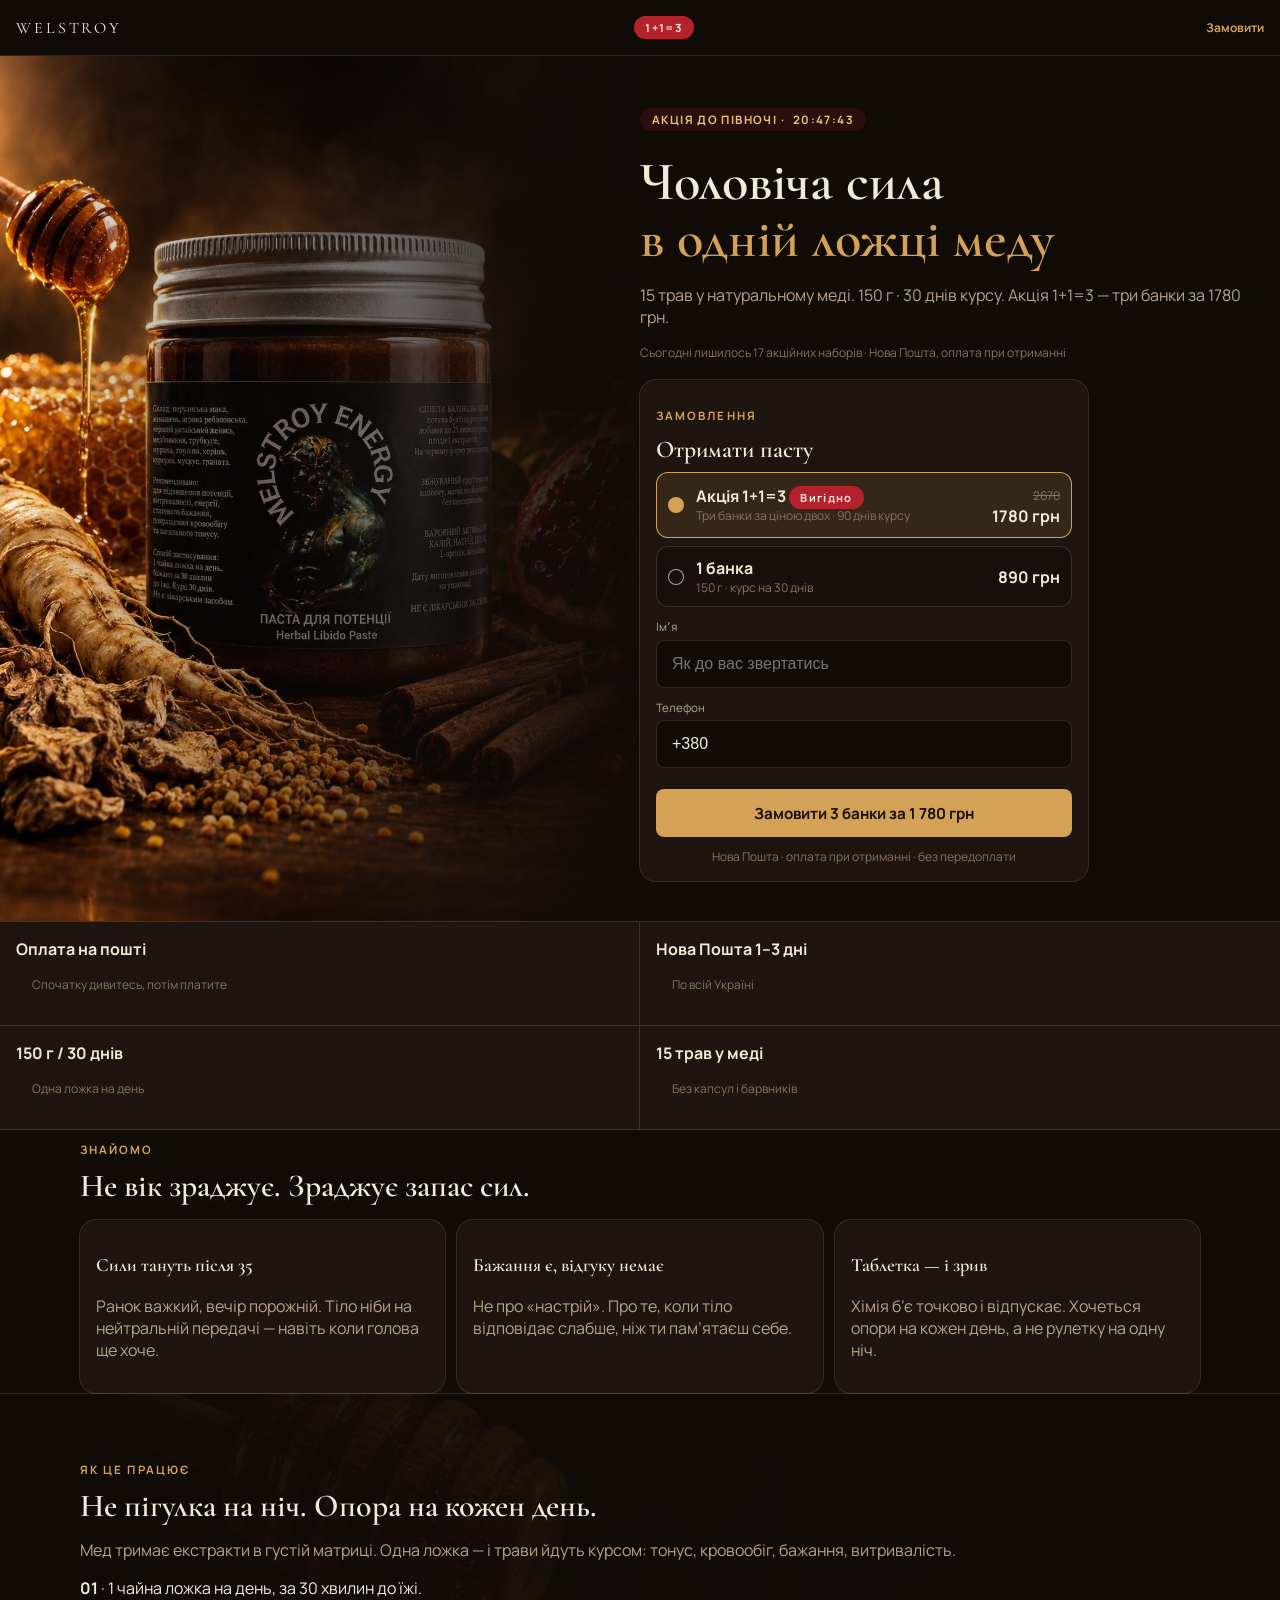
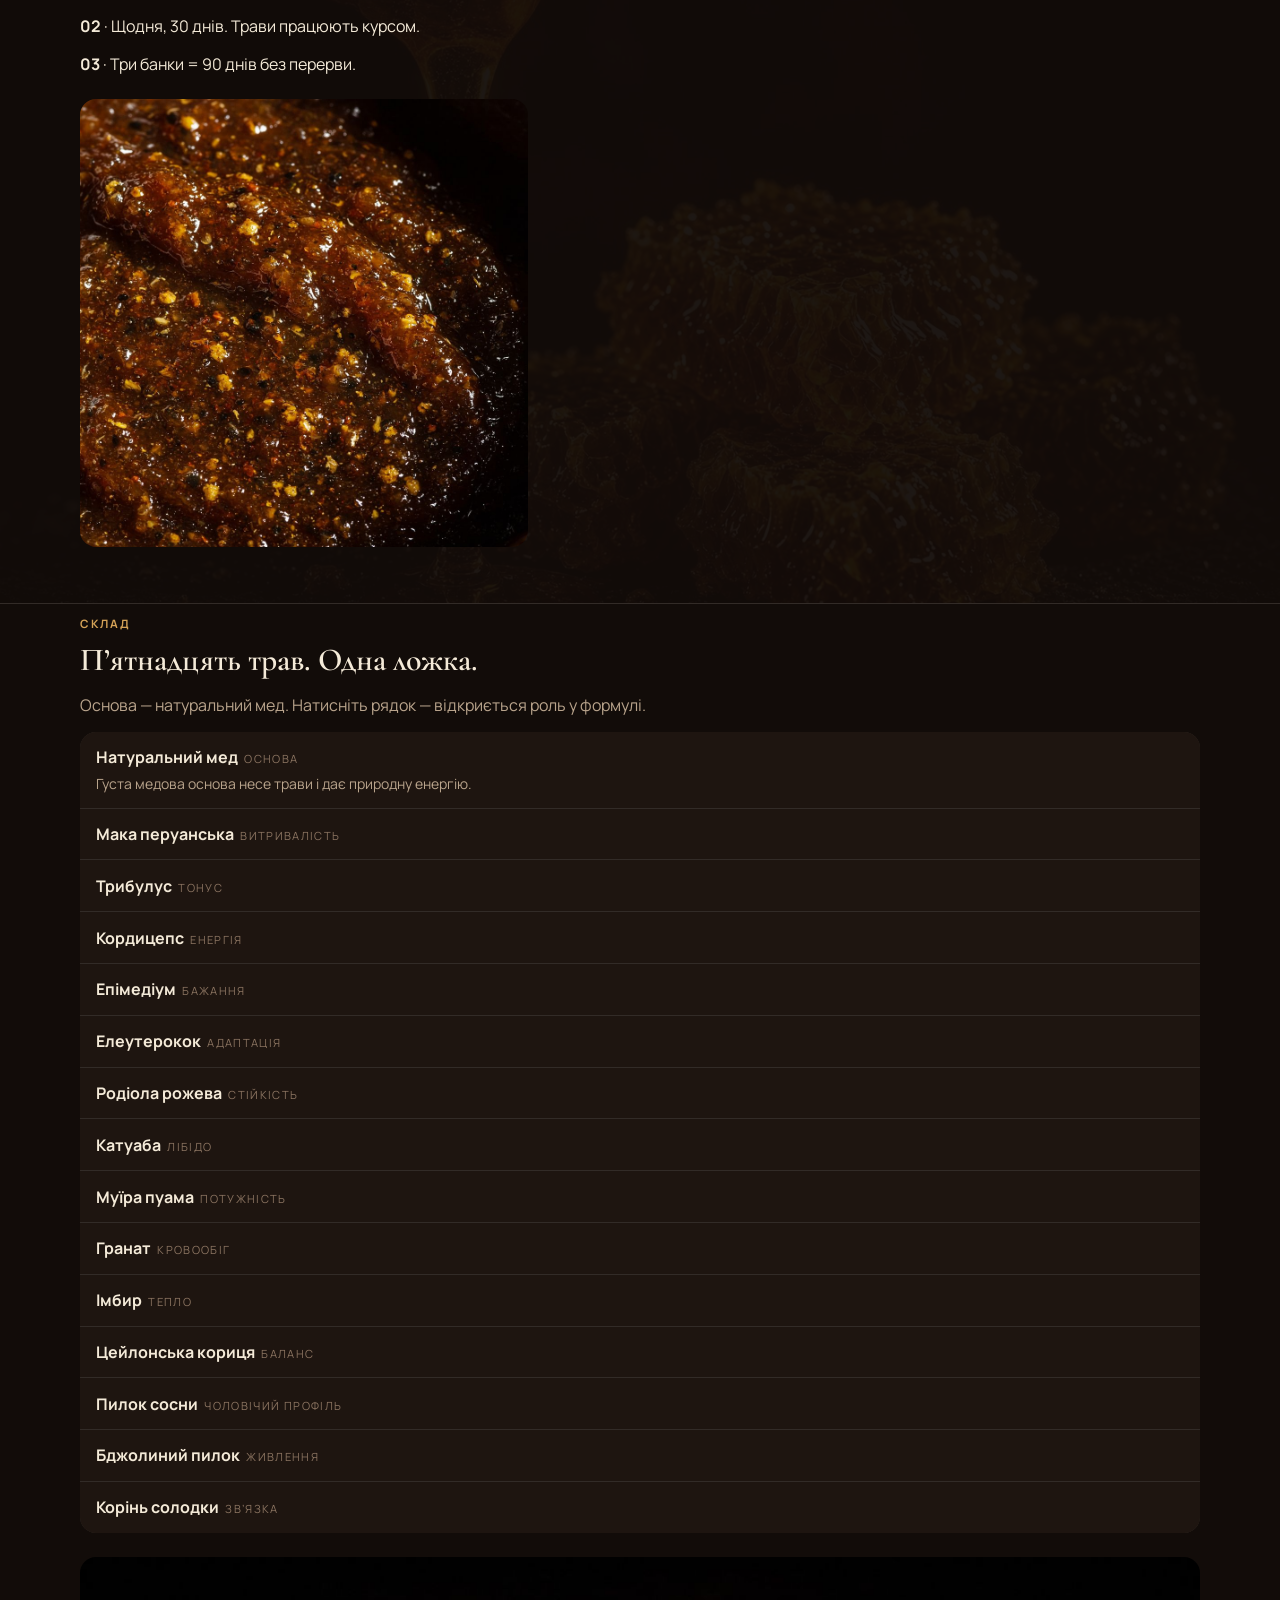
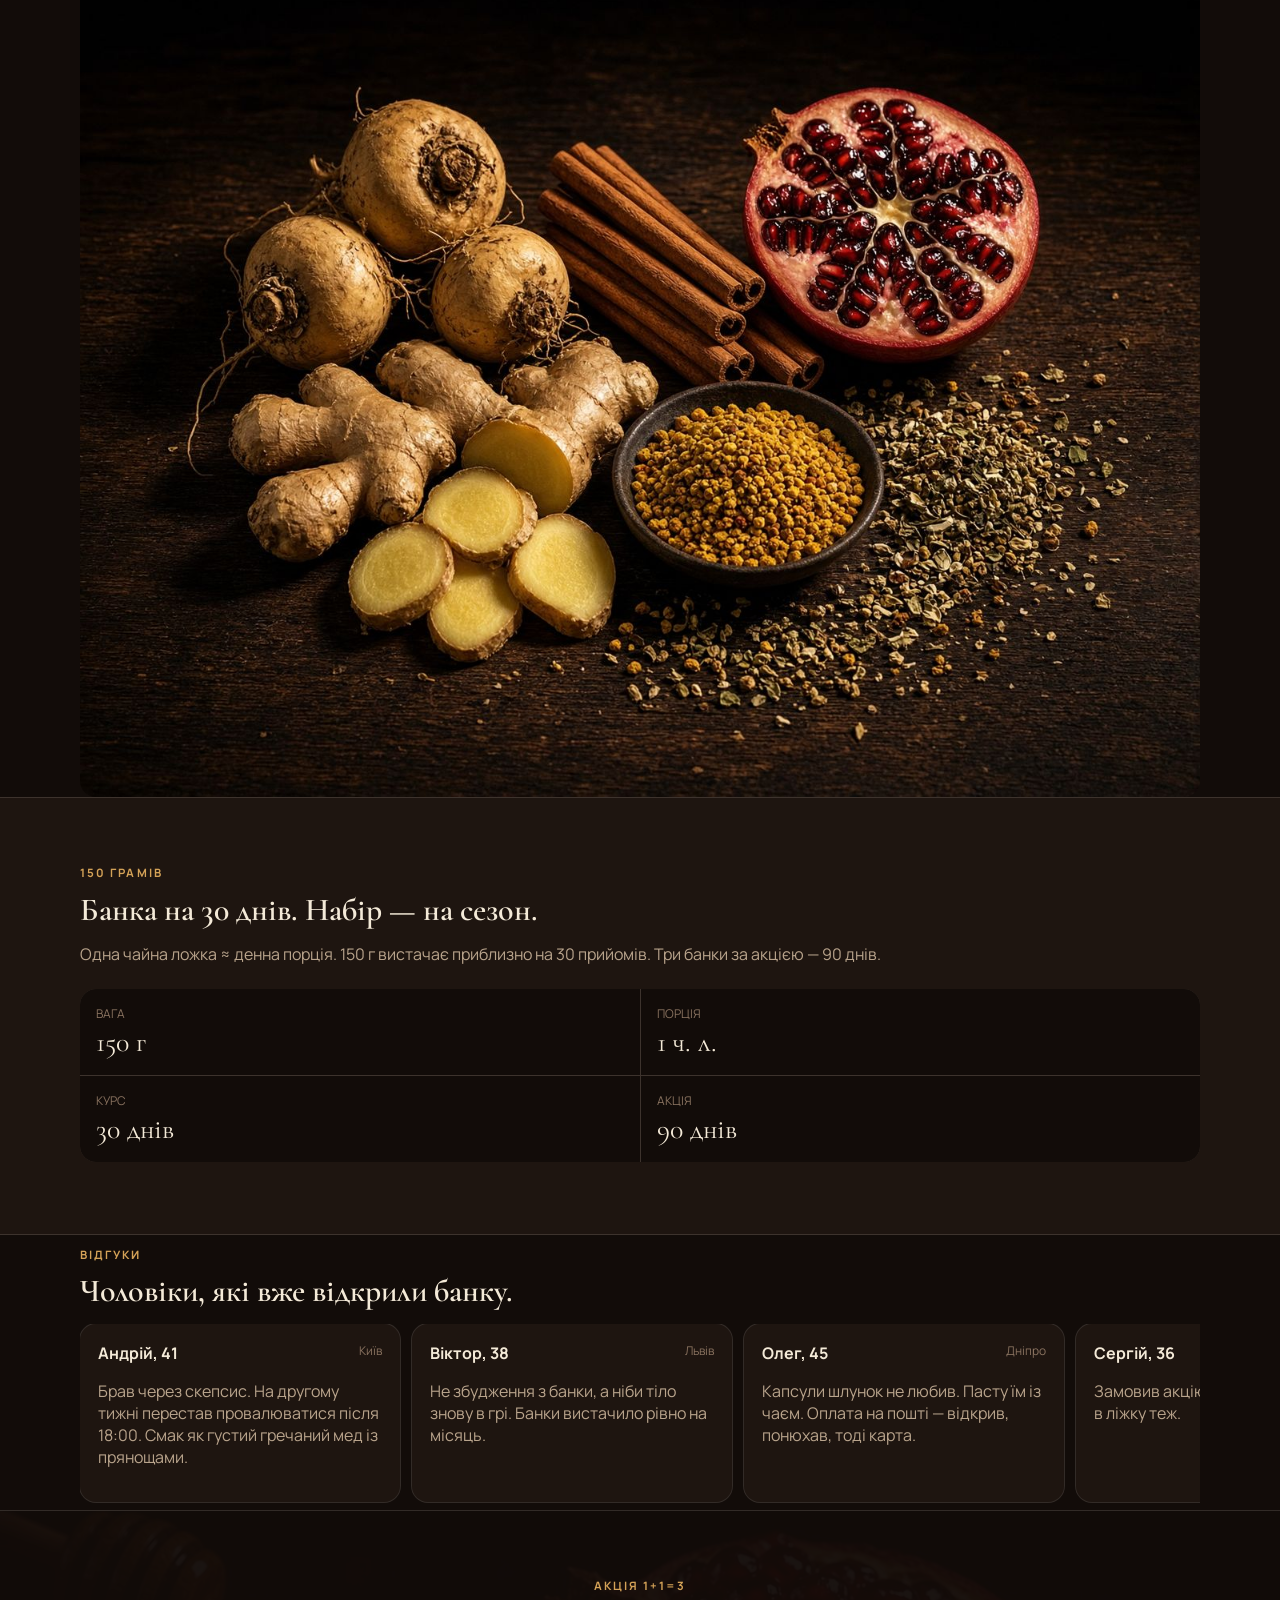
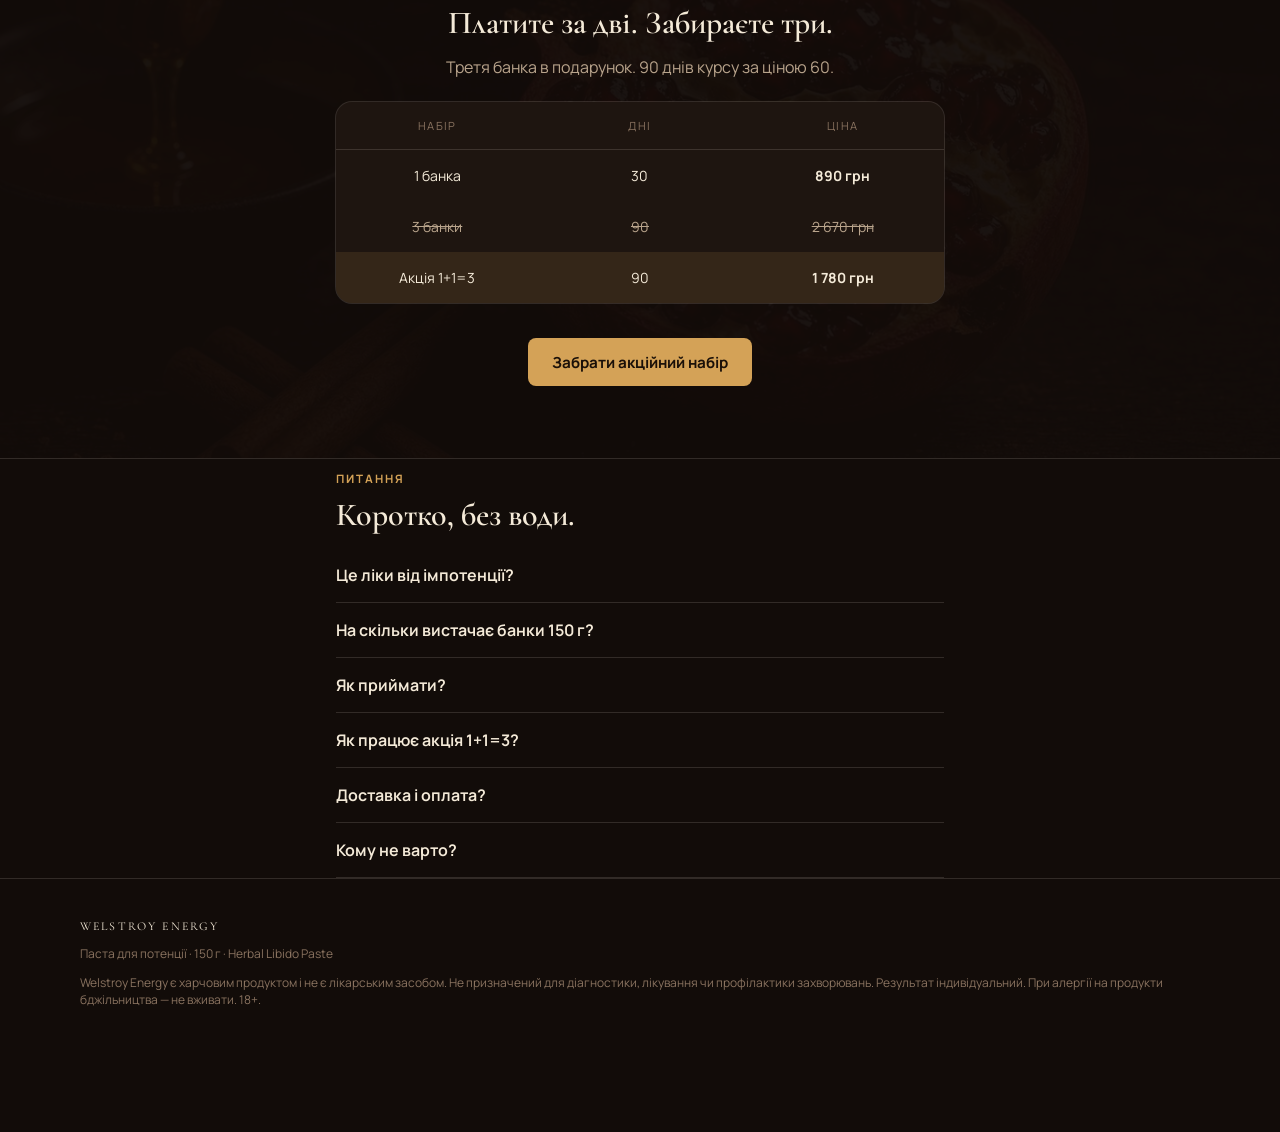
==== docs/index.html @ f497de54 "Add Meta Pixel hook and GitHub Pages landing. Pixel ID lives in src/lib/leads-config.ts (and docs/in" ====
<!DOCTYPE html>
<html lang="uk">
<head>
  <meta charset="utf-8" />
  <meta name="viewport" content="width=device-width, initial-scale=1" />
  <title>Welstroy Energy — паста для потенції</title>
  <meta name="description" content="Welstroy Energy — паста для потенції на натуральному меду. 15 трав, 150 г, курс 30 днів. Акція 1+1=3. Нова Пошта, оплата при отриманні." />
  <meta name="theme-color" content="#120c09" />
  <link rel="icon" href="favicon.svg" type="image/svg+xml" />
  <link rel="preconnect" href="https://fonts.googleapis.com" />
  <link rel="preconnect" href="https://fonts.gstatic.com" crossorigin />
  <link href="https://fonts.googleapis.com/css2?family=Cormorant+Garamond:ital,wght@0,500;0,600;0,700;1,500&family=Manrope:wght@400;500;600;700&display=swap" rel="stylesheet" />
  <style>
    :root {
      --bg: #120c09; --surface: #1e1510; --fg: #f4ead8; --muted: #b9a48c;
      --subtle: #8a7360; --primary: #d4a257; --primary-fg: #1a1008;
      --honey: #e8c47a; --accent: #b4232c; --accent-fg: #f6ece0;
      --border: rgba(244,234,216,.14); --display: "Cormorant Garamond", "Times New Roman", serif;
      --sans: Manrope, system-ui, sans-serif;
    }
    * { box-sizing: border-box; }
    html, body { margin: 0; background: var(--bg); color: var(--fg); font-family: var(--sans); }
    img { max-width: 100%; display: block; }
    button { font: inherit; cursor: pointer; }
    h1, h2, h3 { font-family: var(--display); text-wrap: balance; font-weight: 600; }
    a { color: var(--primary); }
    .wrap { max-width: 72rem; margin: 0 auto; padding: 0 1rem; }
    .kicker { font-size: .72rem; font-weight: 700; letter-spacing: .18em; text-transform: uppercase; color: var(--primary); }
    .muted { color: var(--muted); }
    .subtle { color: var(--subtle); font-size: .75rem; }
    header {
      position: sticky; top: 0; z-index: 30; display: flex; align-items: center; justify-content: space-between;
      height: 3.5rem; padding: 0 1rem; background: rgba(18,12,9,.88); backdrop-filter: blur(10px);
      border-bottom: 1px solid var(--border);
    }
    header .brand { font-family: var(--display); letter-spacing: .18em; text-transform: uppercase; }
    .badge { background: var(--accent); color: var(--accent-fg); border-radius: 999px; padding: .25rem .7rem; font-size: .7rem; font-weight: 700; letter-spacing: .12em; }
    .hero-img { height: 16rem; position: relative; overflow: hidden; }
    .hero-img img { width: 100%; height: 100%; object-fit: cover; object-position: 50% 38%; }
    .hero-img:after { content: ""; position: absolute; inset: 0; background: linear-gradient(to top, var(--bg), transparent 55%); }
    .hero-copy { position: relative; margin-top: -3.5rem; padding: 0 1rem 6rem; }
    h1 { font-size: 2.25rem; line-height: 1.05; margin: .75rem 0 .5rem; }
    h1 span { display: block; color: var(--primary); }
    .chip { display: inline-flex; gap: .5rem; align-items: center; background: rgba(180,35,44,.15); color: var(--honey); border-radius: 999px; padding: .25rem .75rem; font-size: .72rem; font-weight: 700; letter-spacing: .12em; text-transform: uppercase; }
    .card { background: var(--surface); border-radius: 1rem; padding: 1rem; box-shadow: 0 0 0 1px var(--border); }
    .pack { display: flex; gap: .75rem; align-items: center; padding: .7rem .75rem; border-radius: .75rem; margin-top: .5rem; background: rgba(18,12,9,.5); box-shadow: inset 0 0 0 1px var(--border); cursor: pointer; }
    .pack.on { background: rgba(212,162,87,.12); box-shadow: inset 0 0 0 1px var(--primary); }
    .dot { width: 1rem; height: 1rem; border-radius: 50%; box-shadow: inset 0 0 0 1px var(--muted); flex-shrink: 0; }
    .pack.on .dot { background: var(--primary); box-shadow: none; }
    label { display: block; font-size: .72rem; color: var(--muted); margin: .75rem 0 .35rem; }
    input { width: 100%; height: 3rem; border: 0; border-radius: .5rem; background: var(--bg); color: var(--fg); padding: 0 1rem; font-size: 1rem; box-shadow: inset 0 0 0 1px var(--border); }
    .cta {
      width: 100%; min-height: 3rem; margin-top: 1rem; border: 0; border-radius: .5rem;
      background: var(--primary); color: var(--primary-fg); font-weight: 700; font-size: .95rem;
    }
    .grid2 { display: grid; grid-template-columns: 1fr 1fr; }
    .trust { border-block: 1px solid var(--border); background: var(--surface); }
    .trust div { padding: 1rem; }
    .trust div:nth-child(odd) { border-right: 1px solid var(--border); }
    .trust div:nth-child(n+3) { border-top: 1px solid var(--border); }
    section { padding: 3.5rem 1rem; }
    h2 { font-size: 2rem; line-height: 1.1; margin: .6rem 0 1rem; }
    .pains { display: grid; gap: .75rem; }
    .ing { display: grid; gap: 1px; background: var(--border); border-radius: 1rem; overflow: hidden; }
    .ing button { width: 100%; text-align: left; background: var(--surface); color: var(--fg); border: 0; padding: .9rem 1rem; }
    .ing p { margin: .4rem 0 0; font-size: .875rem; color: var(--muted); display: none; }
    .ing button.open p { display: block; }
    .role { font-size: .7rem; letter-spacing: .12em; text-transform: uppercase; color: var(--subtle); margin-left: .4rem; }
    .stats { display: grid; grid-template-columns: 1fr 1fr; gap: 1px; background: var(--border); border-radius: 1rem; overflow: hidden; margin-top: 1.5rem; }
    .stats div { background: var(--bg); padding: 1rem; }
    .stats dd { font-family: var(--display); font-size: 1.75rem; margin: .2rem 0 0; }
    .reviews { display: flex; gap: .75rem; overflow-x: auto; padding-bottom: .5rem; }
    .reviews article { min-width: 80vw; background: var(--surface); border-radius: 1rem; padding: 1.1rem; box-shadow: 0 0 0 1px var(--border); }
    .offer-row { display: grid; grid-template-columns: 1fr 1fr 1fr; text-align: center; font-size: .875rem; }
    .offer-row > * { padding: 1rem .5rem; }
    .offer-row.mute { color: var(--muted); text-decoration: line-through; }
    .offer-row.hot { background: rgba(212,162,87,.12); }
    details { border-bottom: 1px solid var(--border); }
    summary { padding: 1rem 0; font-weight: 650; cursor: pointer; list-style: none; }
    summary::-webkit-details-marker { display: none; }
    .sticky {
      position: fixed; left: 0; right: 0; bottom: 0; z-index: 40; display: flex; gap: .75rem; align-items: center;
      padding: .7rem 1rem calc(.7rem + env(safe-area-inset-bottom)); background: rgba(18,12,9,.92);
      border-top: 1px solid var(--border); backdrop-filter: blur(10px);
    }
    .sticky .cta { width: auto; min-width: 10rem; margin: 0; padding: 0 1.2rem; }
    footer { padding: 2.5rem 1rem 7rem; border-top: 1px solid var(--border); font-size: .75rem; color: var(--subtle); }
    .err { color: var(--accent); font-size: .75rem; margin-top: .3rem; }
    @media (min-width: 900px) {
      .hero { display: grid; grid-template-columns: 1fr 1fr; }
      .hero-img { height: auto; min-height: 36rem; }
      .hero-copy { margin-top: 0; padding: 2.5rem 1.5rem 2.5rem 0; }
      h1 { font-size: 3.4rem; }
      .pains { grid-template-columns: 1fr 1fr 1fr; }
      .reviews article { min-width: 20rem; }
      .sticky { display: none; }
      .hero-img:after { background: linear-gradient(to right, transparent, var(--bg)); }
    }
  </style>
</head>
<body>
  <header>
    <div class="brand">Welstroy</div>
    <div class="badge">1+1=3</div>
    <a href="#order" class="subtle" style="text-decoration:none;font-weight:700;color:var(--primary)">Замовити</a>
  </header>

  <div class="hero">
    <div class="hero-img"><img src="hero.jpg" alt="Банка Welstroy Energy — паста для потенції на меду" /></div>
    <div class="hero-copy">
      <p class="chip">Акція до півночі · <span id="cd">--:--:--</span></p>
      <h1>Чоловіча сила <span>в одній ложці меду</span></h1>
      <p class="muted">15 трав у натуральному меді. 150 г · 30 днів курсу. Акція 1+1=3 — три банки за 1780 грн.</p>
      <p class="subtle" id="left"></p>
      <form id="order" class="card" style="margin-top:1.2rem;max-width:28rem">
        <p class="kicker">Замовлення</p>
        <h3 style="margin:.3rem 0 0;font-size:1.5rem">Отримати пасту</h3>
        <div class="pack on" data-pack="promo">
          <span class="dot"></span>
          <div style="flex:1">
            <strong>Акція 1+1=3</strong> <span class="badge">Вигідно</span>
            <div class="subtle">Три банки за ціною двох · 90 днів курсу</div>
          </div>
          <div style="text-align:right"><span class="subtle" style="text-decoration:line-through">2670</span><div><strong>1780 грн</strong></div></div>
        </div>
        <div class="pack" data-pack="one">
          <span class="dot"></span>
          <div style="flex:1"><strong>1 банка</strong><div class="subtle">150 г · курс на 30 днів</div></div>
          <div><strong>890 грн</strong></div>
        </div>
        <label for="name">Імʼя</label>
        <input id="name" name="name" autocomplete="name" placeholder="Як до вас звертатись" />
        <div class="err" id="nameErr"></div>
        <label for="phone">Телефон</label>
        <input id="phone" name="phone" type="tel" inputmode="tel" autocomplete="tel" value="+380 " />
        <div class="err" id="phoneErr"></div>
        <button class="cta" id="submit" type="submit">Замовити 3 банки за 1 780 грн</button>
        <p class="subtle" style="text-align:center;margin:.7rem 0 0">Нова Пошта · оплата при отриманні · без передоплати</p>
      </form>
    </div>
  </div>

  <div class="trust grid2">
    <div><strong>Оплата на пошті</strong><div class="subtle">Спочатку дивитесь, потім платите</div></div>
    <div><strong>Нова Пошта 1–3 дні</strong><div class="subtle">По всій Україні</div></div>
    <div><strong>150 г / 30 днів</strong><div class="subtle">Одна ложка на день</div></div>
    <div><strong>15 трав у меді</strong><div class="subtle">Без капсул і барвників</div></div>
  </div>

  <section class="wrap">
    <p class="kicker">Знайомо</p>
    <h2>Не вік зраджує. Зраджує запас сил.</h2>
    <div class="pains">
      <article class="card"><h3>Сили тануть після 35</h3><p class="muted">Ранок важкий, вечір порожній. Тіло ніби на нейтральній передачі — навіть коли голова ще хоче.</p></article>
      <article class="card"><h3>Бажання є, відгуку немає</h3><p class="muted">Не про «настрій». Про те, коли тіло відповідає слабше, ніж ти пам’ятаєш себе.</p></article>
      <article class="card"><h3>Таблетка — і зрив</h3><p class="muted">Хімія б’є точково і відпускає. Хочеться опори на кожен день, а не рулетку на одну ніч.</p></article>
    </div>
  </section>

  <section style="position:relative;overflow:hidden;border-block:1px solid var(--border)">
    <img src="honey.jpg" alt="" style="position:absolute;inset:0;width:100%;height:100%;object-fit:cover;opacity:.25" />
    <div style="position:absolute;inset:0;background:rgba(18,12,9,.8)"></div>
    <div class="wrap" style="position:relative">
      <p class="kicker">Як це працює</p>
      <h2>Не пігулка на ніч. Опора на кожен день.</h2>
      <p class="muted">Мед тримає екстракти в густій матриці. Одна ложка — і трави йдуть курсом: тонус, кровообіг, бажання, витривалість.</p>
      <p><strong>01</strong> · 1 чайна ложка на день, за 30 хвилин до їжі.</p>
      <p><strong>02</strong> · Щодня, 30 днів. Трави працюють курсом.</p>
      <p><strong>03</strong> · Три банки = 90 днів без перерви.</p>
      <img src="paste.jpg" alt="Густа медова паста" style="border-radius:1rem;margin-top:1.5rem;aspect-ratio:1;object-fit:cover;max-width:28rem" />
    </div>
  </section>

  <section class="wrap">
    <p class="kicker">Склад</p>
    <h2>П’ятнадцять трав. Одна ложка.</h2>
    <p class="muted">Основа — натуральний мед. Натисніть рядок — відкриється роль у формулі.</p>
    <div class="ing" id="ing"></div>
    <img src="ingredients.jpg" alt="Склад: мака, кориця, гранат" style="border-radius:1rem;margin-top:1.5rem" />
  </section>

  <section style="background:var(--surface);border-block:1px solid var(--border)">
    <div class="wrap">
      <p class="kicker">150 грамів</p>
      <h2>Банка на 30 днів. Набір — на сезон.</h2>
      <p class="muted">Одна чайна ложка ≈ денна порція. 150 г вистачає приблизно на 30 прийомів. Три банки за акцією — 90 днів.</p>
      <dl class="stats">
        <div><dt class="subtle">ВАГА</dt><dd>150 г</dd></div>
        <div><dt class="subtle">ПОРЦІЯ</dt><dd>1 ч. л.</dd></div>
        <div><dt class="subtle">КУРС</dt><dd>30 днів</dd></div>
        <div><dt class="subtle">АКЦІЯ</dt><dd>90 днів</dd></div>
      </dl>
    </div>
  </section>

  <section class="wrap">
    <p class="kicker">Відгуки</p>
    <h2>Чоловіки, які вже відкрили банку.</h2>
    <div class="reviews" id="reviews"></div>
  </section>

  <section style="position:relative;overflow:hidden;border-block:1px solid var(--border)">
    <img src="pomegranate.jpg" alt="" style="position:absolute;inset:0;width:100%;height:100%;object-fit:cover;opacity:.2" />
    <div style="position:absolute;inset:0;background:rgba(18,12,9,.82)"></div>
    <div class="wrap" style="position:relative;max-width:40rem">
      <p class="kicker" style="text-align:center">Акція 1+1=3</p>
      <h2 style="text-align:center">Платите за дві. Забираєте три.</h2>
      <p class="muted" style="text-align:center">Третя банка в подарунок. 90 днів курсу за ціною 60.</p>
      <div class="card" style="padding:0;overflow:hidden;margin-top:1.5rem">
        <div class="offer-row subtle" style="border-bottom:1px solid var(--border);letter-spacing:.12em;font-size:.7rem;text-transform:uppercase"><div>Набір</div><div>Дні</div><div>Ціна</div></div>
        <div class="offer-row"><div>1 банка</div><div>30</div><div><strong>890 грн</strong></div></div>
        <div class="offer-row mute"><div>3 банки</div><div>90</div><div>2 670 грн</div></div>
        <div class="offer-row hot"><div>Акція 1+1=3</div><div>90</div><div><strong>1 780 грн</strong></div></div>
      </div>
      <p style="text-align:center;margin-top:1.2rem"><a class="cta" href="#order" style="display:inline-flex;align-items:center;justify-content:center;width:auto;padding:0 1.5rem;text-decoration:none">Забрати акційний набір</a></p>
    </div>
  </section>

  <section class="wrap" style="max-width:40rem">
    <p class="kicker">Питання</p>
    <h2>Коротко, без води.</h2>
    <div id="faq"></div>
  </section>

  <footer>
    <div class="wrap">
      <div class="brand" style="font-family:var(--display);letter-spacing:.18em;text-transform:uppercase;color:var(--fg)">Welstroy Energy</div>
      <p>Паста для потенції · 150 г · Herbal Libido Paste</p>
      <p>Welstroy Energy є харчовим продуктом і не є лікарським засобом. Не призначений для діагностики, лікування чи профілактики захворювань. Результат індивідуальний. При алергії на продукти бджільництва — не вживати. 18+.</p>
    </div>
  </footer>

  <div class="sticky" id="sticky">
    <div style="flex:1"><div class="kicker">1+1=3</div><strong id="stickyPrice">1780 грн</strong></div>
    <a class="cta" href="#order">Замовити</a>
  </div>

  <script>
    /* Вставте ID пікселя з Facebook Events Manager — лише цифри */
    const META_PIXEL_ID = "";
    /* URL веб-додатку Google Apps Script, якщо таблицю вже підключили */
    const LEADS_WEBHOOK_URL = "";

    if (META_PIXEL_ID) {
      !function(f,b,e,v,n,t,s){if(f.fbq)return;n=f.fbq=function(){n.callMethod?n.callMethod.apply(n,arguments):n.queue.push(arguments)};if(!f._fbq)f._fbq=n;n.push=n;n.loaded=!0;n.version='2.0';n.queue=[];t=b.createElement(e);t.async=!0;t.src=v;s=b.getElementsByTagName(e)[0];s.parentNode.insertBefore(t,s)}(window,document,'script','https://connect.facebook.net/en_US/fbevents.js');
      fbq('init', META_PIXEL_ID);
      fbq('track', 'PageView');
    }

    const ings = [
      ["Натуральний мед","Основа","Густа медова основа несе трави і дає природну енергію."],
      ["Мака перуанська","Витривалість","Андський корінь для сили, витривалості і бажання."],
      ["Трибулус","Тонус","Класика чоловічого тонусу."],
      ["Кордицепс","Енергія","Гриб витривалості без кавового зриву."],
      ["Епімедіум","Бажання","Традиційна рослина чоловічого вогню."],
      ["Елеутерокок","Адаптація","Сибірський адаптаген при недосипі й стресі."],
      ["Родіола рожева","Стійкість","Золотий корінь проти виснаження."],
      ["Катуаба","Лібідо","Бразильська кора для чоловічого бажання."],
      ["Муїра пуама","Потужність","«Дерево потужності» Амазонії."],
      ["Гранат","Кровообіг","Підтримка мікроциркуляції."],
      ["Імбир","Тепло","Розігріває формулу і травлення."],
      ["Цейлонська кориця","Баланс","Справжня кориця, не каса."],
      ["Пилок сосни","Чоловічий профіль","Рослинний комплекс для тонусу."],
      ["Бджолиний пилок","Живлення","Амінокислоти і мікроелементи."],
      ["Корінь солодки","Зв’язка","Збирає формулу докупи."]
    ];
    document.getElementById("ing").innerHTML = ings.map((x,i)=>`<button type="button" class="${i===0?"open":""}"><strong>${x[0]}</strong><span class="role">${x[1]}</span><p>${x[2]}</p></button>`).join("");
    document.getElementById("ing").onclick = (e) => {
      const b = e.target.closest("button"); if (!b) return;
      document.querySelectorAll("#ing button").forEach(x=>x.classList.remove("open"));
      b.classList.add("open");
    };

    const revs = [
      ["Андрій, 41","Київ","Брав через скепсис. На другому тижні перестав провалюватися після 18:00. Смак як густий гречаний мед із прянощами."],
      ["Віктор, 38","Львів","Не збудження з банки, а ніби тіло знову в грі. Банки вистачило рівно на місяць."],
      ["Олег, 45","Дніпро","Капсули шлунок не любив. Пасту їм із чаєм. Оплата на пошті — відкрив, понюхав, тоді карта."],
      ["Сергій, 36","Одеса","Замовив акцію одразу. Ранок інший, і в ліжку теж."],
      ["Ігор, 52","Харків","Десь на 10–12-й день з’явилась та сама впевненість. Кориця і гранат чути."]
    ];
    document.getElementById("reviews").innerHTML = revs.map(r=>`<article><div style="display:flex;justify-content:space-between"><strong>${r[0]}</strong><span class="subtle">${r[1]}</span></div><p class="muted">${r[2]}</p></article>`).join("");

    const faqs = [
      ["Це ліки від імпотенції?","Ні. Welstroy Energy — харчовий продукт на меду з рослинними екстрактами. Не є лікарським засобом."],
      ["На скільки вистачає банки 150 г?","Одна чайна ложка на день — близько 30 прийомів. Акція 1+1=3 — три банки, близько 90 днів."],
      ["Як приймати?","1 чайна ложка на день, бажано за 30 хвилин до їжі. Не заварювати окропом."],
      ["Як працює акція 1+1=3?","Оплачуєте дві банки (1780 грн) — отримуєте три. Третя в подарунок."],
      ["Доставка і оплата?","Нова Пошта по Україні. Оплата при отриманні, 1–3 дні."],
      ["Кому не варто?","При алергії на мед і пилок, дітям. За хронічних станів — спитайте лікаря. 18+."]
    ];
    document.getElementById("faq").innerHTML = faqs.map(f=>`<details><summary>${f[0]}</summary><p class="muted" style="padding:0 0 1rem">${f[1]}</p></details>`).join("");

    function kyivRemain() {
      const parts = new Intl.DateTimeFormat("en-GB",{timeZone:"Europe/Kyiv",hour:"2-digit",minute:"2-digit",second:"2-digit",hourCycle:"h23"}).formatToParts(new Date());
      const pick = t => Number(parts.find(p=>p.type===t).value);
      const left = 86400 - (pick("hour")*3600 + pick("minute")*60 + pick("second"));
      const p = n => String(n).padStart(2,"0");
      return p(Math.floor(left/3600))+":"+p(Math.floor(left%3600/60))+":"+p(left%60);
    }
    const tick = () => document.getElementById("cd").textContent = kyivRemain();
    tick(); setInterval(tick, 1000);
    const day = new Intl.DateTimeFormat("en-CA",{timeZone:"Europe/Kyiv"}).format(new Date());
    let hash = 0; for (const ch of day) hash = (hash*33 + ch.charCodeAt(0)) >>> 0;
    document.getElementById("left").textContent = "Сьогодні лишилось " + (12 + hash%8) + " акційних наборів · Нова Пошта, оплата при отриманні";

    let pack = "promo";
    document.querySelectorAll(".pack").forEach(el => {
      el.onclick = () => {
        pack = el.dataset.pack;
        document.querySelectorAll(".pack").forEach(x => x.classList.toggle("on", x===el));
        document.getElementById("submit").textContent = pack === "promo" ? "Замовити 3 банки за 1 780 грн" : "Замовити 1 банку за 890 грн";
        document.getElementById("stickyPrice").textContent = pack === "promo" ? "1780 грн" : "890 грн";
      };
    });

    function digits(v){ return v.replace(/\D/g,""); }
    function national(v){ let d=digits(v); if(d.startsWith("380")) d=d.slice(3); else if(d.startsWith("0")) d=d.slice(1); return d.slice(0,9); }
    function formatPhone(v){
      const d = national(v); const a=d.slice(0,2),b=d.slice(2,5),c=d.slice(5,7),e=d.slice(7,9);
      let out="+380"; if(a) out+=" "+a; if(b) out+=" "+b; if(c) out+=" "+c; if(e) out+=" "+e; return d?out:"+380 ";
    }
    const phone = document.getElementById("phone");
    phone.addEventListener("input", () => { phone.value = formatPhone(phone.value); });

    document.getElementById("order").addEventListener("submit", async (e) => {
      e.preventDefault();
      const name = document.getElementById("name").value.trim();
      const okPhone = national(phone.value).length === 9;
      document.getElementById("nameErr").textContent = name.length < 2 ? "Вкажіть імʼя" : "";
      document.getElementById("phoneErr").textContent = okPhone ? "" : "Номер у форматі +380 XX XXX XX XX";
      if (name.length < 2 || !okPhone) return;
      const payload = {
        name, phone: "+380"+national(phone.value), pack,
        price: pack==="promo"?1780:890, source: location.search.slice(1), createdAt: new Date().toISOString()
      };
      try {
        if (LEADS_WEBHOOK_URL) {
          await fetch(LEADS_WEBHOOK_URL, { method:"POST", headers:{"Content-Type":"application/json"}, body: JSON.stringify(payload), mode:"no-cors" });
        }
        if (window.fbq) fbq("track", "Lead");
        document.getElementById("order").innerHTML = "<h3 style='font-family:var(--display);font-size:1.6rem;margin:0 0 .5rem'>Заявку прийнято</h3><p class='muted'>Оператор зателефонує протягом 15 хвилин. Нова Пошта, оплата при отриманні.</p>";
        document.getElementById("sticky").style.display = "none";
      } catch (err) {
        document.getElementById("phoneErr").textContent = "Не вдалося надіслати. Спробуйте ще раз.";
      }
    });
  </script>
</body>
</html>
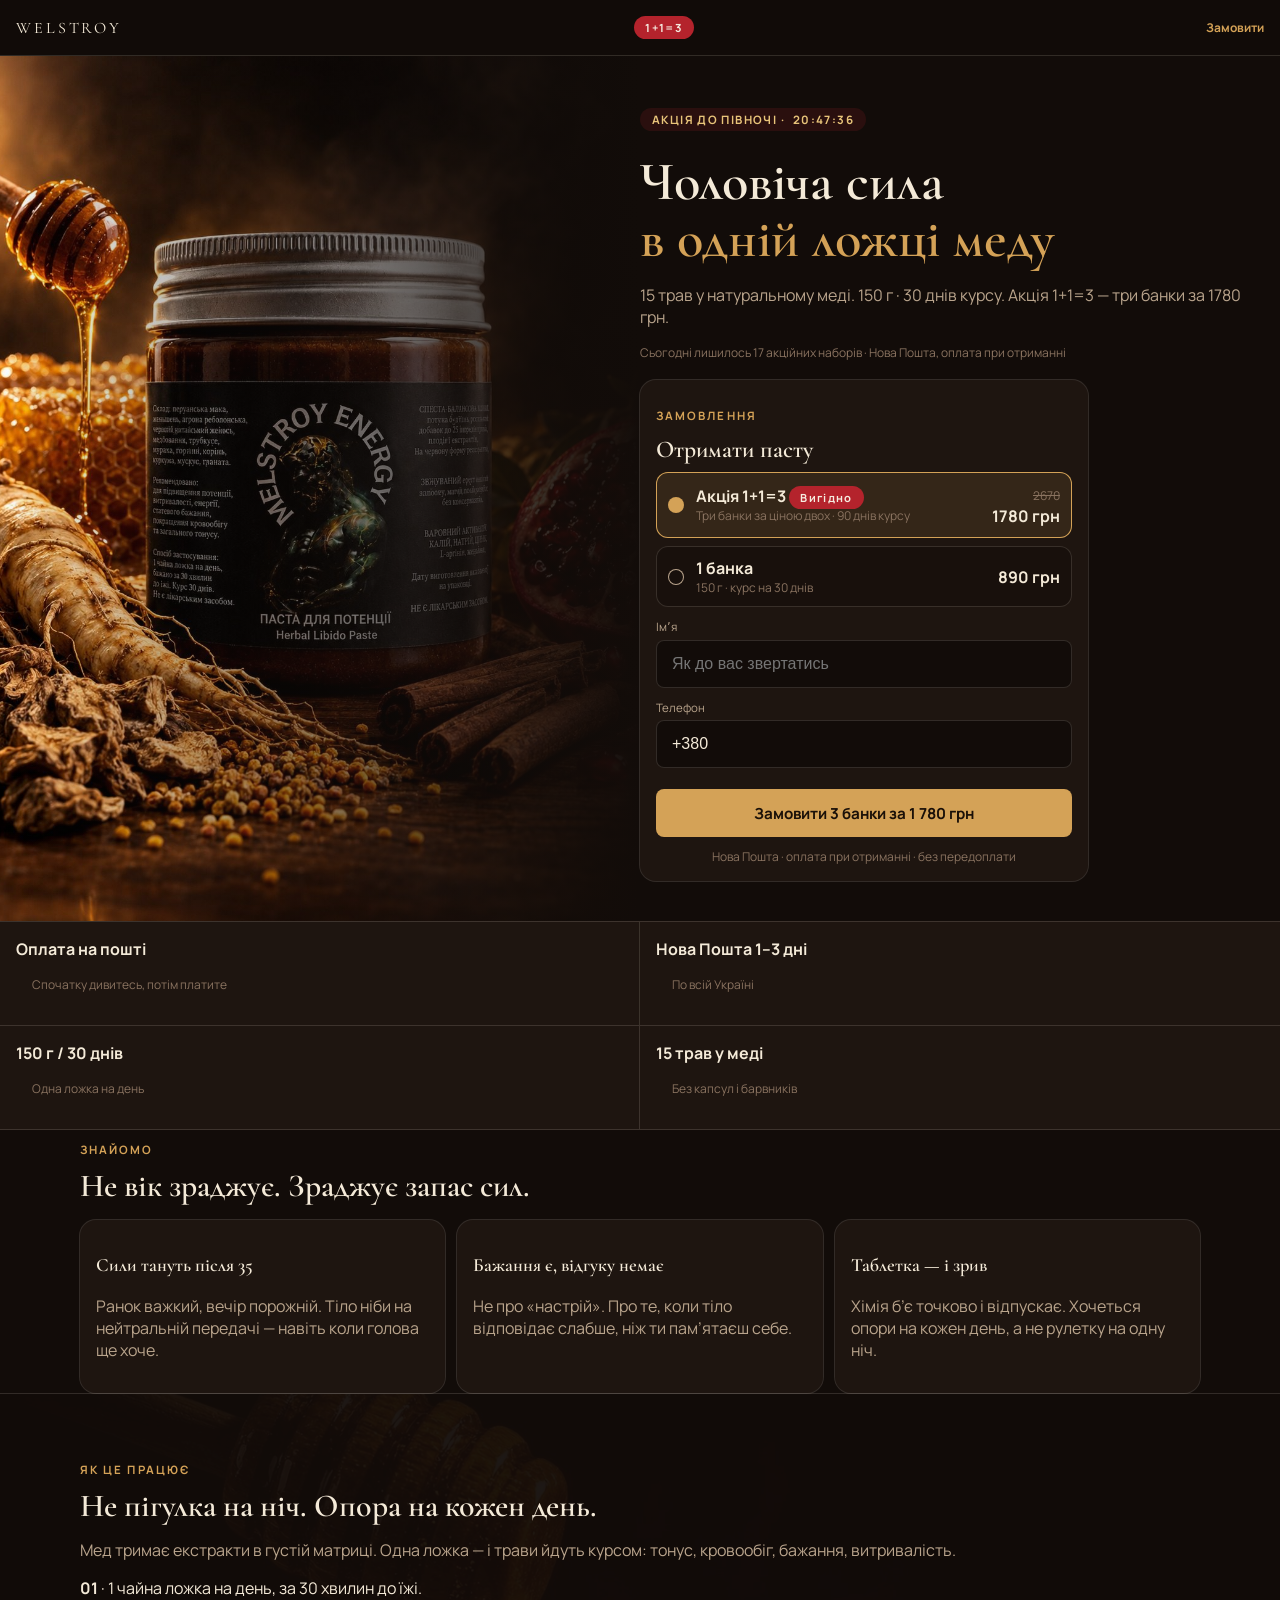
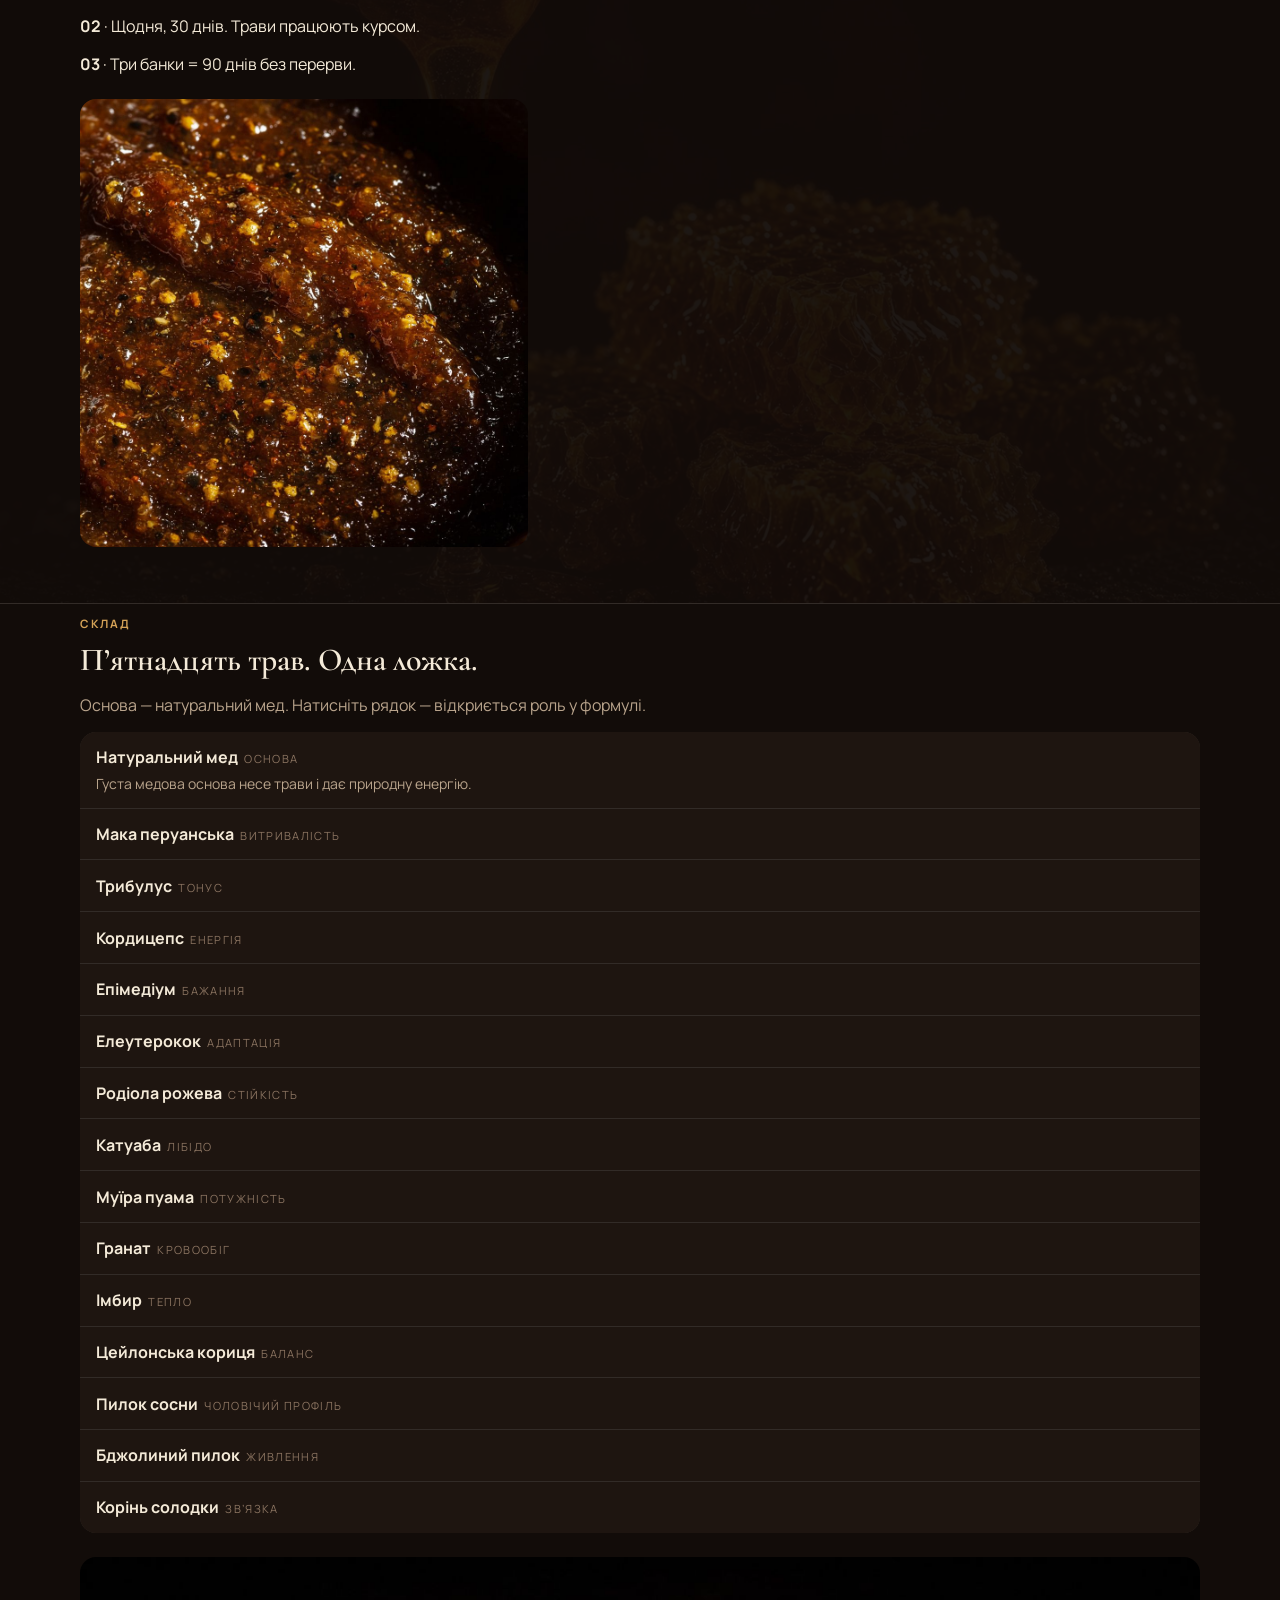
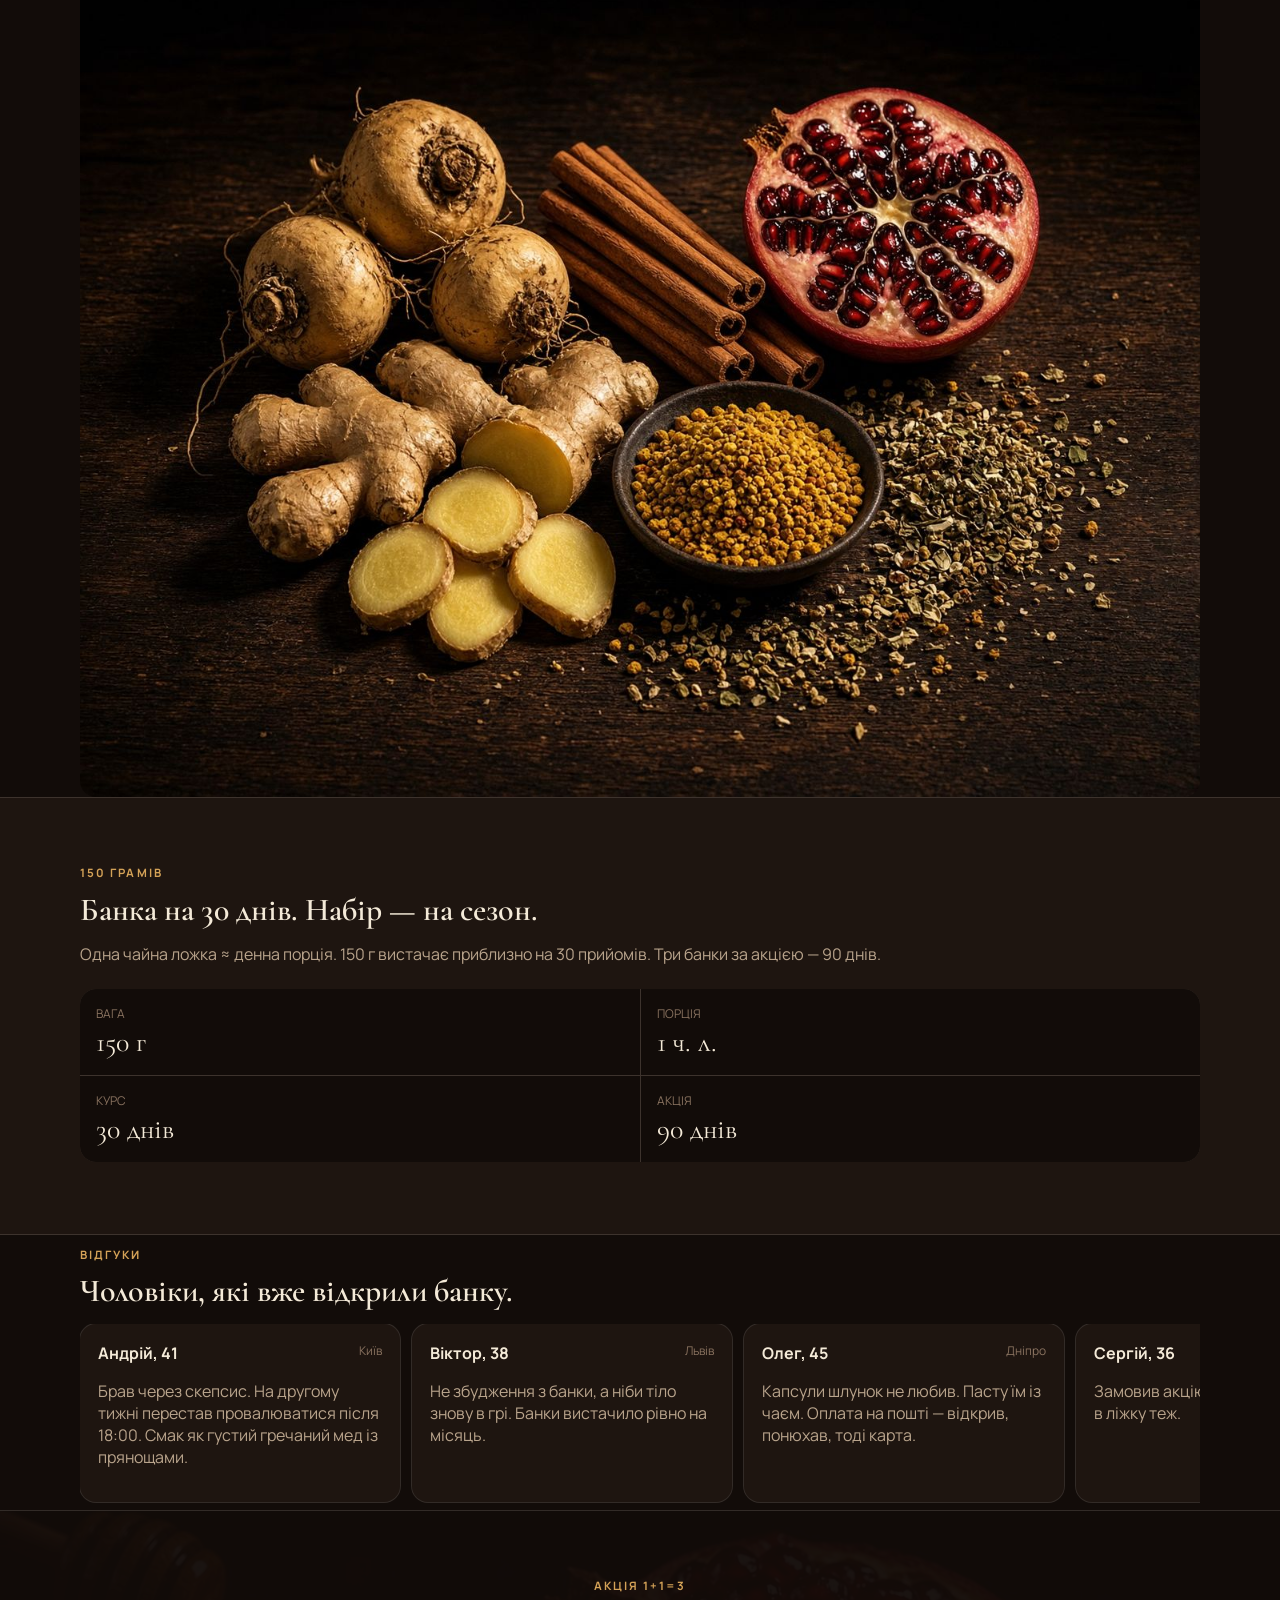
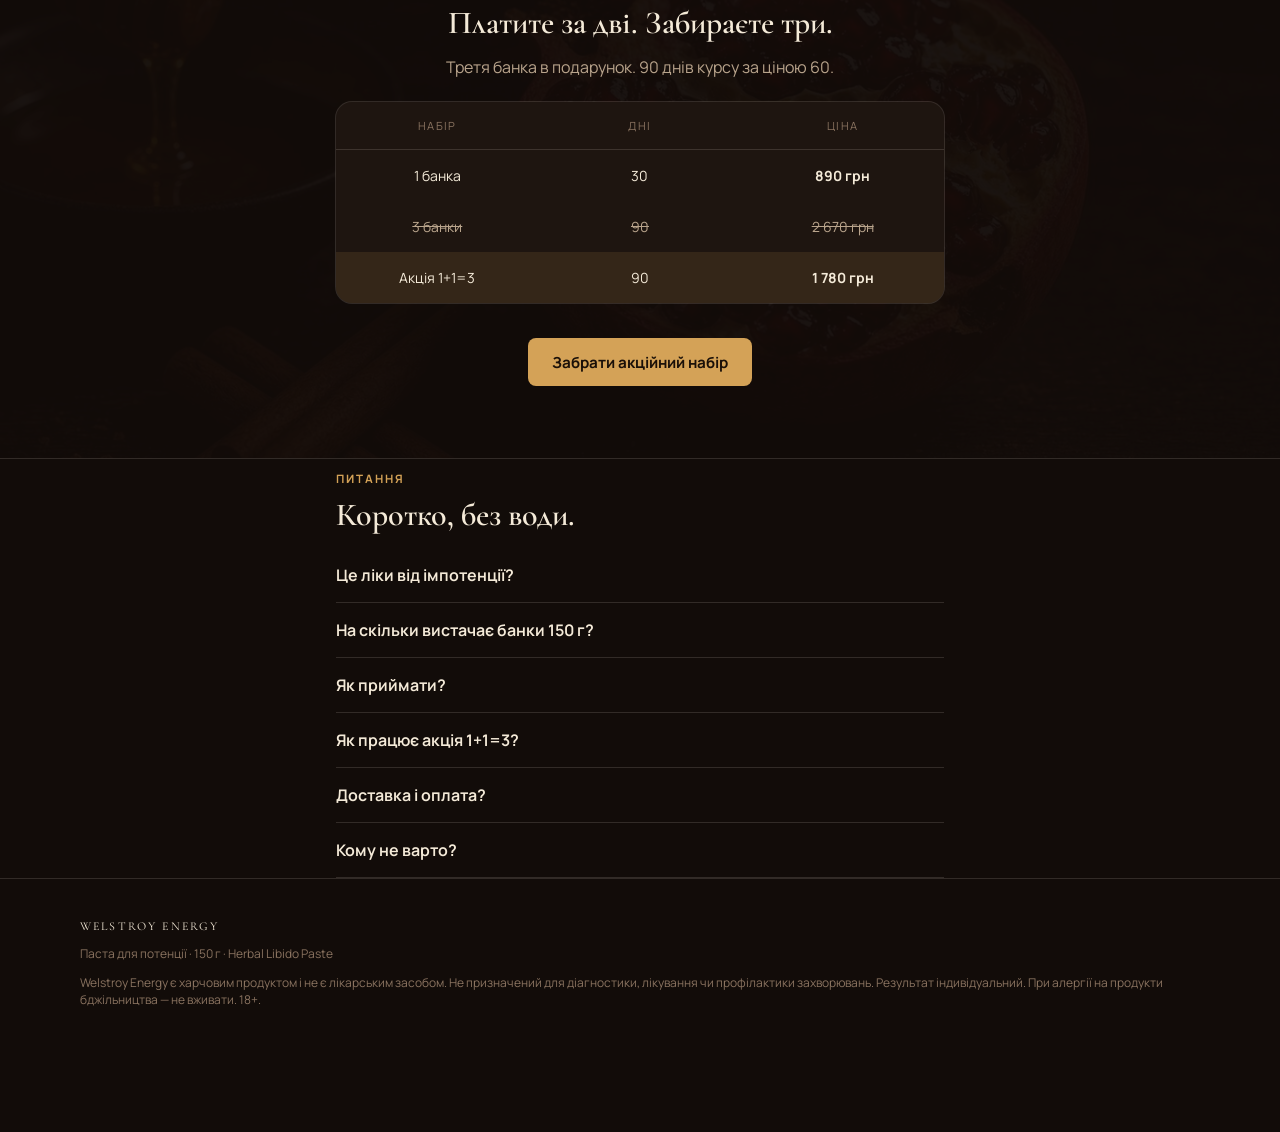
==== commit dbfb4ef8: "Wire Meta Pixel, /api/lead proxy, and top-vibir.store. Leads POST to /api/lead then the Apps Script " ====
--- a/docs/index.html
+++ b/docs/index.html
@@ -237,9 +237,8 @@
 
   <script>
     /* Вставте ID пікселя з Facebook Events Manager — лише цифри */
-    const META_PIXEL_ID = "";
-    /* URL веб-додатку Google Apps Script, якщо таблицю вже підключили */
-    const LEADS_WEBHOOK_URL = "";
+    const META_PIXEL_ID = "1654932402424423";
+    const LEAD_API = "https://www.top-vibir.store/api/lead";
 
     if (META_PIXEL_ID) {
       !function(f,b,e,v,n,t,s){if(f.fbq)return;n=f.fbq=function(){n.callMethod?n.callMethod.apply(n,arguments):n.queue.push(arguments)};if(!f._fbq)f._fbq=n;n.push=n;n.loaded=!0;n.version='2.0';n.queue=[];t=b.createElement(e);t.async=!0;t.src=v;s=b.getElementsByTagName(e)[0];s.parentNode.insertBefore(t,s)}(window,document,'script','https://connect.facebook.net/en_US/fbevents.js');
@@ -329,14 +328,19 @@
       document.getElementById("nameErr").textContent = name.length < 2 ? "Вкажіть імʼя" : "";
       document.getElementById("phoneErr").textContent = okPhone ? "" : "Номер у форматі +380 XX XXX XX XX";
       if (name.length < 2 || !okPhone) return;
+      const q = new URLSearchParams(location.search);
       const payload = {
         name, phone: "+380"+national(phone.value), pack,
-        price: pack==="promo"?1780:890, source: location.search.slice(1), createdAt: new Date().toISOString()
+        utm_source: q.get("utm_source") || "",
+        utm_medium: q.get("utm_medium") || "",
+        utm_campaign: q.get("utm_campaign") || "",
+        utm_content: q.get("utm_content") || "",
+        utm_term: q.get("utm_term") || "",
+        fbclid: q.get("fbclid") || ""
       };
       try {
-        if (LEADS_WEBHOOK_URL) {
-          await fetch(LEADS_WEBHOOK_URL, { method:"POST", headers:{"Content-Type":"application/json"}, body: JSON.stringify(payload), mode:"no-cors" });
-        }
+        const res = await fetch(LEAD_API, { method:"POST", headers:{"Content-Type":"application/json"}, body: JSON.stringify(payload) });
+        if (!res.ok) throw new Error("lead");
         if (window.fbq) fbq("track", "Lead");
         document.getElementById("order").innerHTML = "<h3 style='font-family:var(--display);font-size:1.6rem;margin:0 0 .5rem'>Заявку прийнято</h3><p class='muted'>Оператор зателефонує протягом 15 хвилин. Нова Пошта, оплата при отриманні.</p>";
         document.getElementById("sticky").style.display = "none";
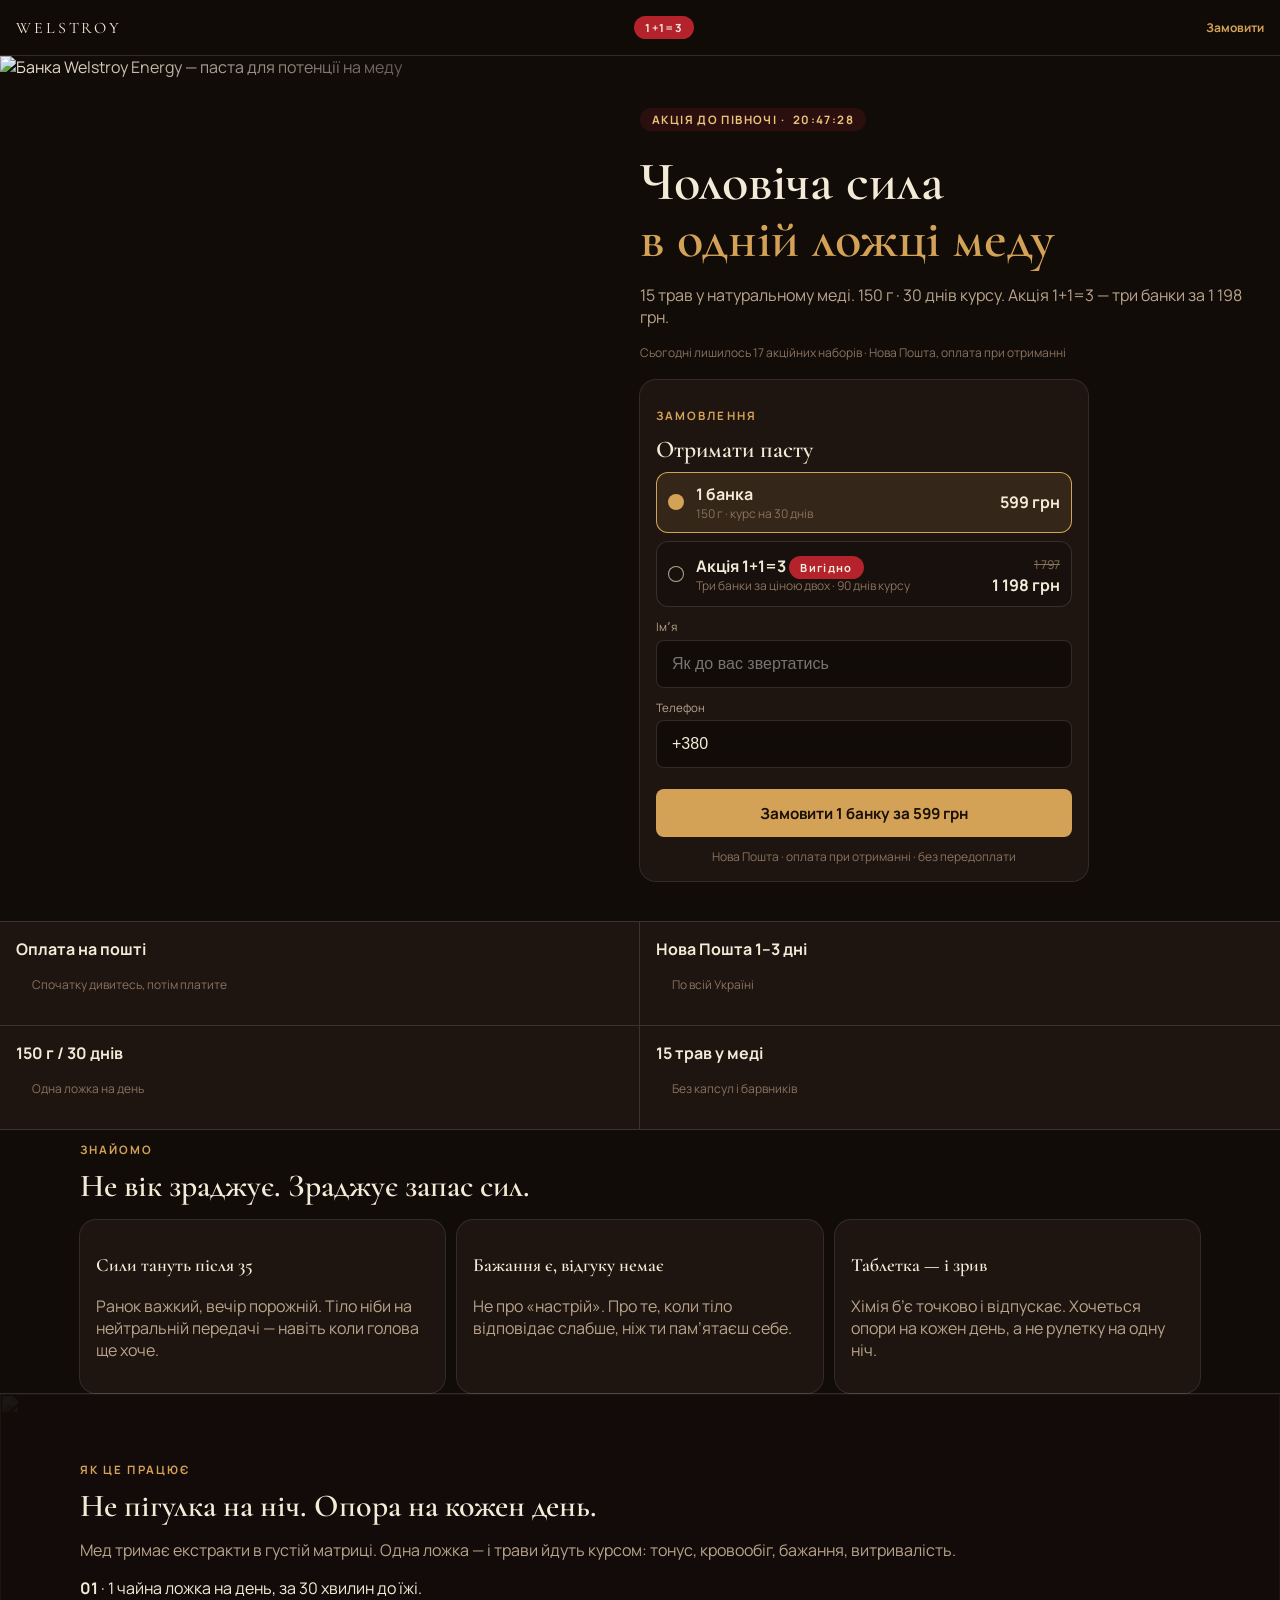
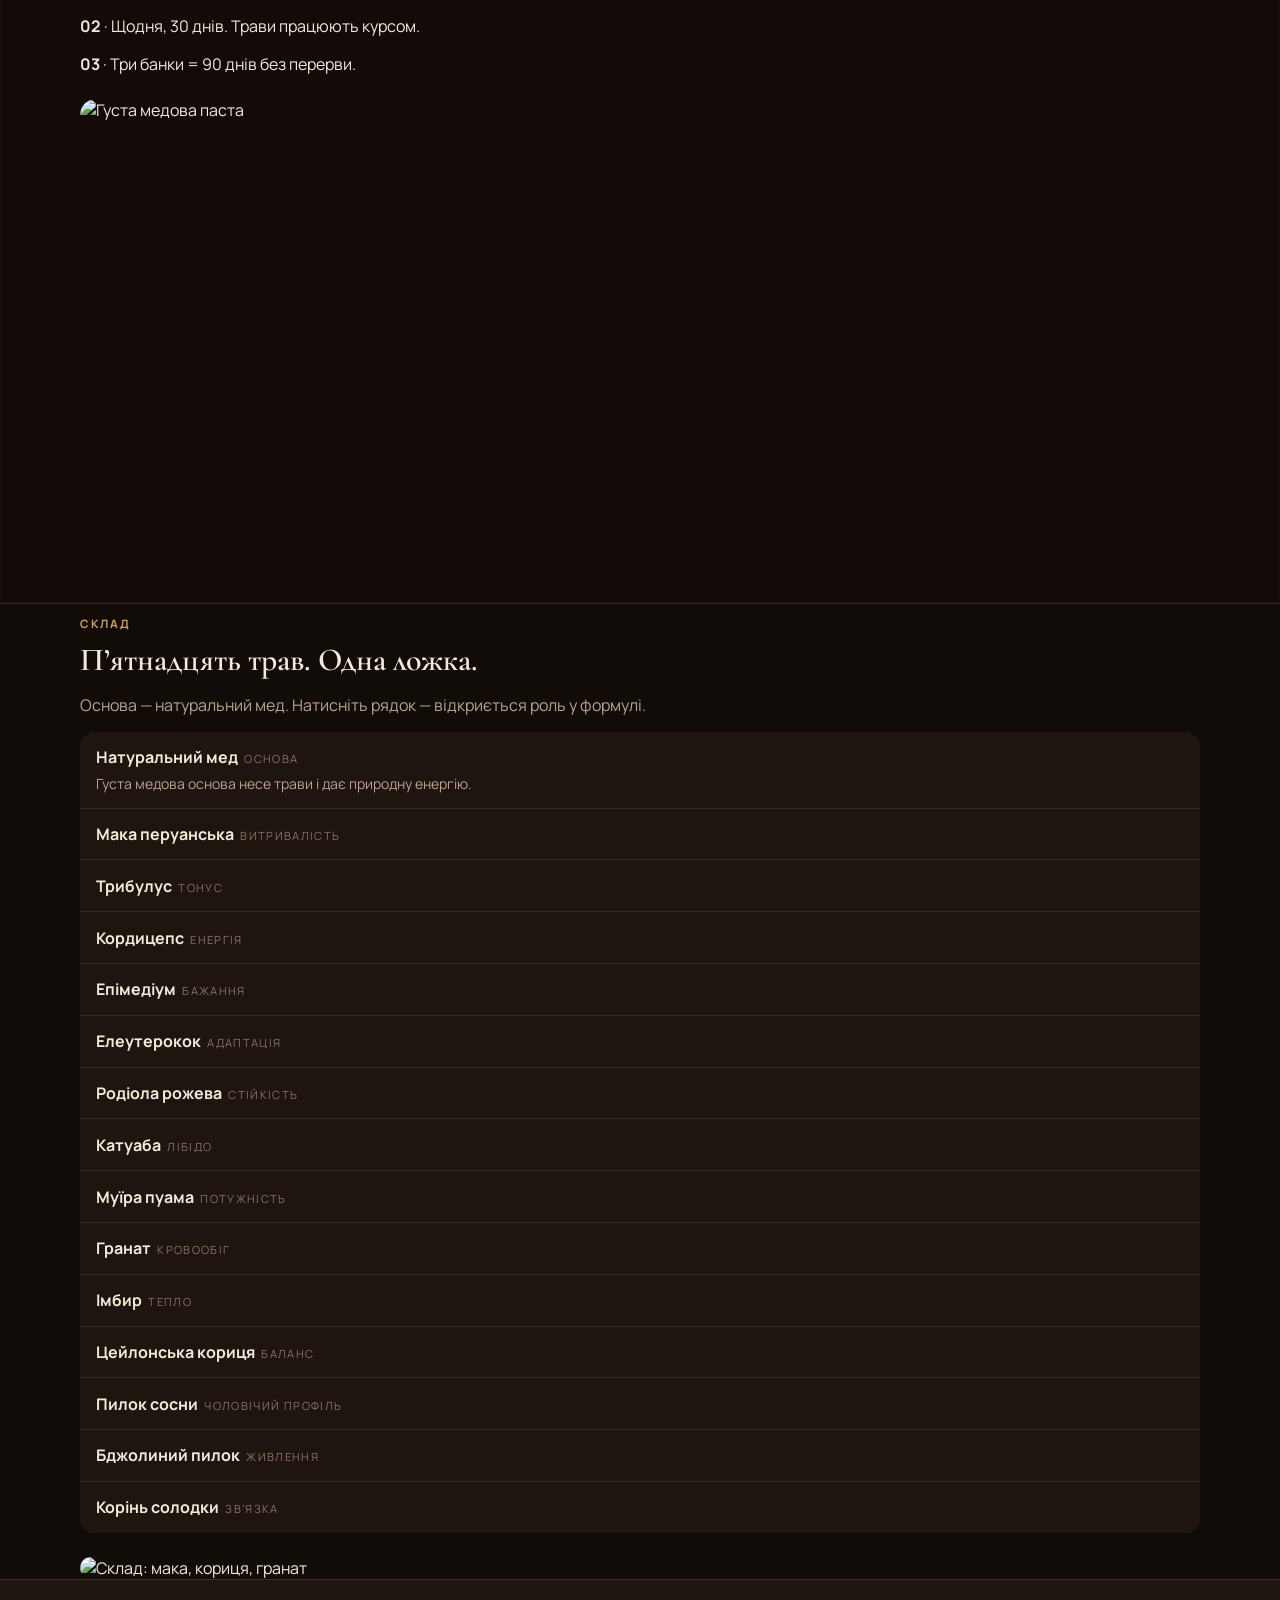
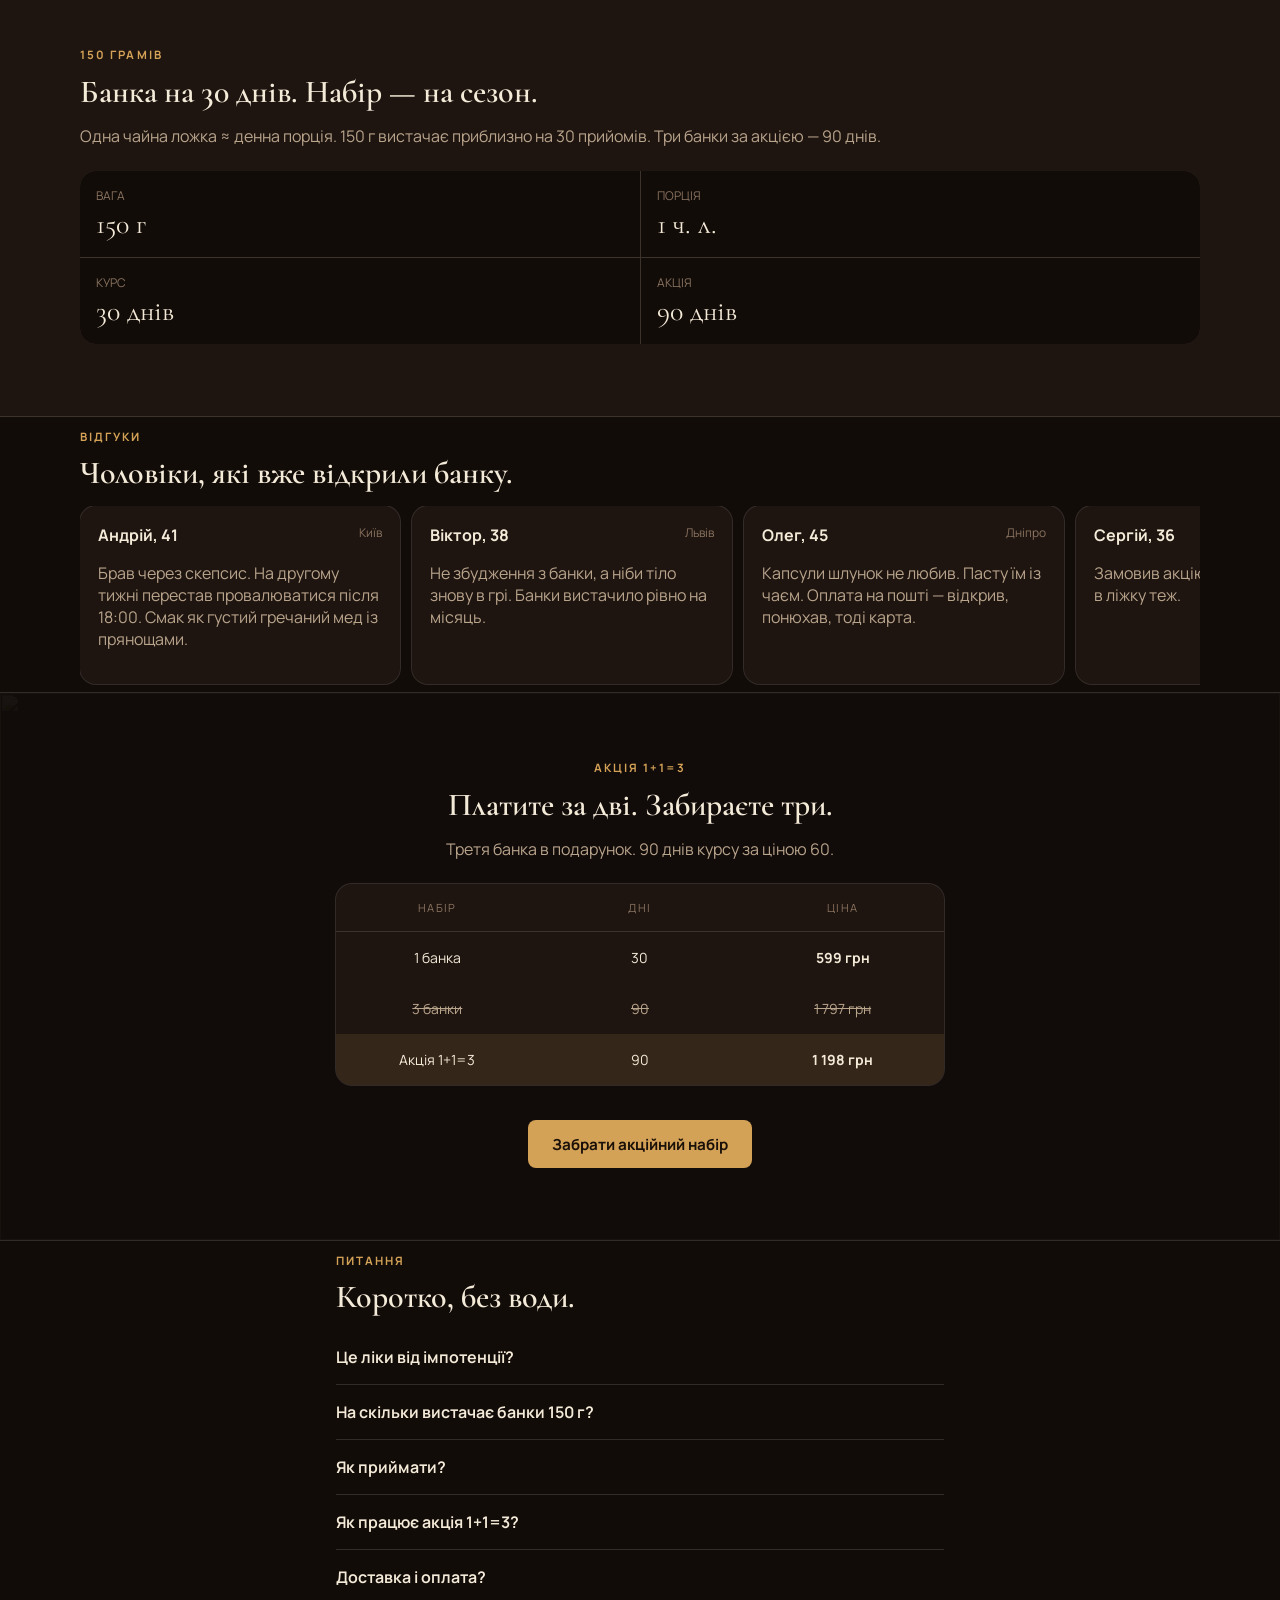
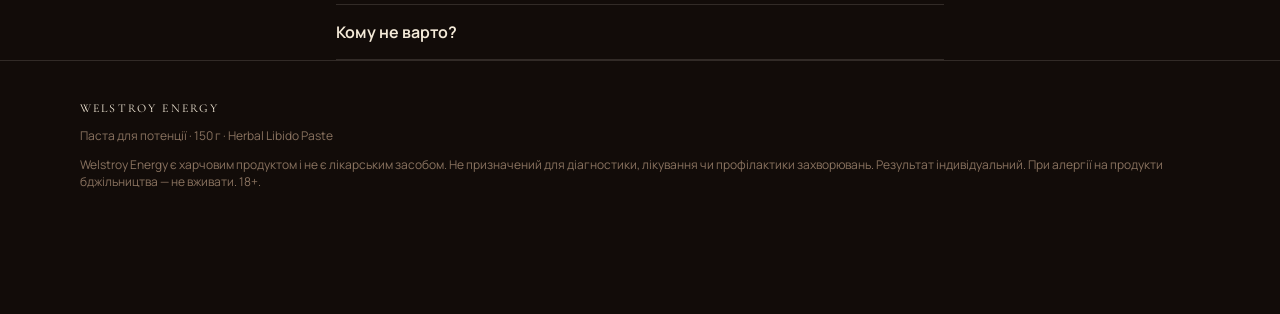
==== commit 10812423: "Set jar price to 599 and default the order form to one jar. 1+1=3 stays second at 1198 грн (two jars" ====
--- a/docs/index.html
+++ b/docs/index.html
@@ -6,7 +6,7 @@
   <title>Welstroy Energy — паста для потенції</title>
   <meta name="description" content="Welstroy Energy — паста для потенції на натуральному меду. 15 трав, 150 г, курс 30 днів. Акція 1+1=3. Нова Пошта, оплата при отриманні." />
   <meta name="theme-color" content="#120c09" />
-  <link rel="icon" href="favicon.svg" type="image/svg+xml" />
+  <link rel="icon" href="public/favicon.svg" type="image/svg+xml" />
   <link rel="preconnect" href="https://fonts.googleapis.com" />
   <link rel="preconnect" href="https://fonts.gstatic.com" crossorigin />
   <link href="https://fonts.googleapis.com/css2?family=Cormorant+Garamond:ital,wght@0,500;0,600;0,700;1,500&family=Manrope:wght@400;500;600;700&display=swap" rel="stylesheet" />
@@ -106,27 +106,27 @@
   </header>
 
   <div class="hero">
-    <div class="hero-img"><img src="hero.jpg" alt="Банка Welstroy Energy — паста для потенції на меду" /></div>
+    <div class="hero-img"><img src="public/hero.jpg" alt="Банка Welstroy Energy — паста для потенції на меду" /></div>
     <div class="hero-copy">
       <p class="chip">Акція до півночі · <span id="cd">--:--:--</span></p>
       <h1>Чоловіча сила <span>в одній ложці меду</span></h1>
-      <p class="muted">15 трав у натуральному меді. 150 г · 30 днів курсу. Акція 1+1=3 — три банки за 1780 грн.</p>
+      <p class="muted">15 трав у натуральному меді. 150 г · 30 днів курсу. Акція 1+1=3 — три банки за 1 198 грн.</p>
       <p class="subtle" id="left"></p>
       <form id="order" class="card" style="margin-top:1.2rem;max-width:28rem">
         <p class="kicker">Замовлення</p>
         <h3 style="margin:.3rem 0 0;font-size:1.5rem">Отримати пасту</h3>
-        <div class="pack on" data-pack="promo">
+        <div class="pack on" data-pack="one">
+          <span class="dot"></span>
+          <div style="flex:1"><strong>1 банка</strong><div class="subtle">150 г · курс на 30 днів</div></div>
+          <div><strong>599 грн</strong></div>
+        </div>
+        <div class="pack" data-pack="promo">
           <span class="dot"></span>
           <div style="flex:1">
             <strong>Акція 1+1=3</strong> <span class="badge">Вигідно</span>
             <div class="subtle">Три банки за ціною двох · 90 днів курсу</div>
           </div>
-          <div style="text-align:right"><span class="subtle" style="text-decoration:line-through">2670</span><div><strong>1780 грн</strong></div></div>
-        </div>
-        <div class="pack" data-pack="one">
-          <span class="dot"></span>
-          <div style="flex:1"><strong>1 банка</strong><div class="subtle">150 г · курс на 30 днів</div></div>
-          <div><strong>890 грн</strong></div>
+          <div style="text-align:right"><span class="subtle" style="text-decoration:line-through">1 797</span><div><strong>1 198 грн</strong></div></div>
         </div>
         <label for="name">Імʼя</label>
         <input id="name" name="name" autocomplete="name" placeholder="Як до вас звертатись" />
@@ -134,7 +134,7 @@
         <label for="phone">Телефон</label>
         <input id="phone" name="phone" type="tel" inputmode="tel" autocomplete="tel" value="+380 " />
         <div class="err" id="phoneErr"></div>
-        <button class="cta" id="submit" type="submit">Замовити 3 банки за 1 780 грн</button>
+        <button class="cta" id="submit" type="submit">Замовити 1 банку за 599 грн</button>
         <p class="subtle" style="text-align:center;margin:.7rem 0 0">Нова Пошта · оплата при отриманні · без передоплати</p>
       </form>
     </div>
@@ -158,7 +158,7 @@
   </section>
 
   <section style="position:relative;overflow:hidden;border-block:1px solid var(--border)">
-    <img src="honey.jpg" alt="" style="position:absolute;inset:0;width:100%;height:100%;object-fit:cover;opacity:.25" />
+    <img src="public/honey.jpg" alt="" style="position:absolute;inset:0;width:100%;height:100%;object-fit:cover;opacity:.25" />
     <div style="position:absolute;inset:0;background:rgba(18,12,9,.8)"></div>
     <div class="wrap" style="position:relative">
       <p class="kicker">Як це працює</p>
@@ -167,7 +167,7 @@
       <p><strong>01</strong> · 1 чайна ложка на день, за 30 хвилин до їжі.</p>
       <p><strong>02</strong> · Щодня, 30 днів. Трави працюють курсом.</p>
       <p><strong>03</strong> · Три банки = 90 днів без перерви.</p>
-      <img src="paste.jpg" alt="Густа медова паста" style="border-radius:1rem;margin-top:1.5rem;aspect-ratio:1;object-fit:cover;max-width:28rem" />
+      <img src="public/paste.jpg" alt="Густа медова паста" style="border-radius:1rem;margin-top:1.5rem;aspect-ratio:1;object-fit:cover;max-width:28rem" />
     </div>
   </section>
 
@@ -176,7 +176,7 @@
     <h2>П’ятнадцять трав. Одна ложка.</h2>
     <p class="muted">Основа — натуральний мед. Натисніть рядок — відкриється роль у формулі.</p>
     <div class="ing" id="ing"></div>
-    <img src="ingredients.jpg" alt="Склад: мака, кориця, гранат" style="border-radius:1rem;margin-top:1.5rem" />
+    <img src="public/ingredients.jpg" alt="Склад: мака, кориця, гранат" style="border-radius:1rem;margin-top:1.5rem" />
   </section>
 
   <section style="background:var(--surface);border-block:1px solid var(--border)">
@@ -200,7 +200,7 @@
   </section>
 
   <section style="position:relative;overflow:hidden;border-block:1px solid var(--border)">
-    <img src="pomegranate.jpg" alt="" style="position:absolute;inset:0;width:100%;height:100%;object-fit:cover;opacity:.2" />
+    <img src="public/pomegranate.jpg" alt="" style="position:absolute;inset:0;width:100%;height:100%;object-fit:cover;opacity:.2" />
     <div style="position:absolute;inset:0;background:rgba(18,12,9,.82)"></div>
     <div class="wrap" style="position:relative;max-width:40rem">
       <p class="kicker" style="text-align:center">Акція 1+1=3</p>
@@ -208,9 +208,9 @@
       <p class="muted" style="text-align:center">Третя банка в подарунок. 90 днів курсу за ціною 60.</p>
       <div class="card" style="padding:0;overflow:hidden;margin-top:1.5rem">
         <div class="offer-row subtle" style="border-bottom:1px solid var(--border);letter-spacing:.12em;font-size:.7rem;text-transform:uppercase"><div>Набір</div><div>Дні</div><div>Ціна</div></div>
-        <div class="offer-row"><div>1 банка</div><div>30</div><div><strong>890 грн</strong></div></div>
-        <div class="offer-row mute"><div>3 банки</div><div>90</div><div>2 670 грн</div></div>
-        <div class="offer-row hot"><div>Акція 1+1=3</div><div>90</div><div><strong>1 780 грн</strong></div></div>
+        <div class="offer-row"><div>1 банка</div><div>30</div><div><strong>599 грн</strong></div></div>
+        <div class="offer-row mute"><div>3 банки</div><div>90</div><div>1 797 грн</div></div>
+        <div class="offer-row hot"><div>Акція 1+1=3</div><div>90</div><div><strong>1 198 грн</strong></div></div>
       </div>
       <p style="text-align:center;margin-top:1.2rem"><a class="cta" href="#order" style="display:inline-flex;align-items:center;justify-content:center;width:auto;padding:0 1.5rem;text-decoration:none">Забрати акційний набір</a></p>
     </div>
@@ -231,7 +231,7 @@
   </footer>
 
   <div class="sticky" id="sticky">
-    <div style="flex:1"><div class="kicker">1+1=3</div><strong id="stickyPrice">1780 грн</strong></div>
+    <div style="flex:1"><div class="kicker" id="stickyKicker">1 банка</div><strong id="stickyPrice">599 грн</strong></div>
     <a class="cta" href="#order">Замовити</a>
   </div>
 
@@ -283,7 +283,7 @@
       ["Це ліки від імпотенції?","Ні. Welstroy Energy — харчовий продукт на меду з рослинними екстрактами. Не є лікарським засобом."],
       ["На скільки вистачає банки 150 г?","Одна чайна ложка на день — близько 30 прийомів. Акція 1+1=3 — три банки, близько 90 днів."],
       ["Як приймати?","1 чайна ложка на день, бажано за 30 хвилин до їжі. Не заварювати окропом."],
-      ["Як працює акція 1+1=3?","Оплачуєте дві банки (1780 грн) — отримуєте три. Третя в подарунок."],
+      ["Як працює акція 1+1=3?","Оплачуєте дві банки (1 198 грн) — отримуєте три. Третя в подарунок."],
       ["Доставка і оплата?","Нова Пошта по Україні. Оплата при отриманні, 1–3 дні."],
       ["Кому не варто?","При алергії на мед і пилок, дітям. За хронічних станів — спитайте лікаря. 18+."]
     ];
@@ -302,13 +302,14 @@
     let hash = 0; for (const ch of day) hash = (hash*33 + ch.charCodeAt(0)) >>> 0;
     document.getElementById("left").textContent = "Сьогодні лишилось " + (12 + hash%8) + " акційних наборів · Нова Пошта, оплата при отриманні";
 
-    let pack = "promo";
+    let pack = "one";
     document.querySelectorAll(".pack").forEach(el => {
       el.onclick = () => {
         pack = el.dataset.pack;
         document.querySelectorAll(".pack").forEach(x => x.classList.toggle("on", x===el));
-        document.getElementById("submit").textContent = pack === "promo" ? "Замовити 3 банки за 1 780 грн" : "Замовити 1 банку за 890 грн";
-        document.getElementById("stickyPrice").textContent = pack === "promo" ? "1780 грн" : "890 грн";
+        document.getElementById("submit").textContent = pack === "promo" ? "Замовити 3 банки за 1 198 грн" : "Замовити 1 банку за 599 грн";
+        document.getElementById("stickyPrice").textContent = pack === "promo" ? "1 198 грн" : "599 грн";
+        document.getElementById("stickyKicker").textContent = pack === "promo" ? "1+1=3" : "1 банка";
       };
     });
 
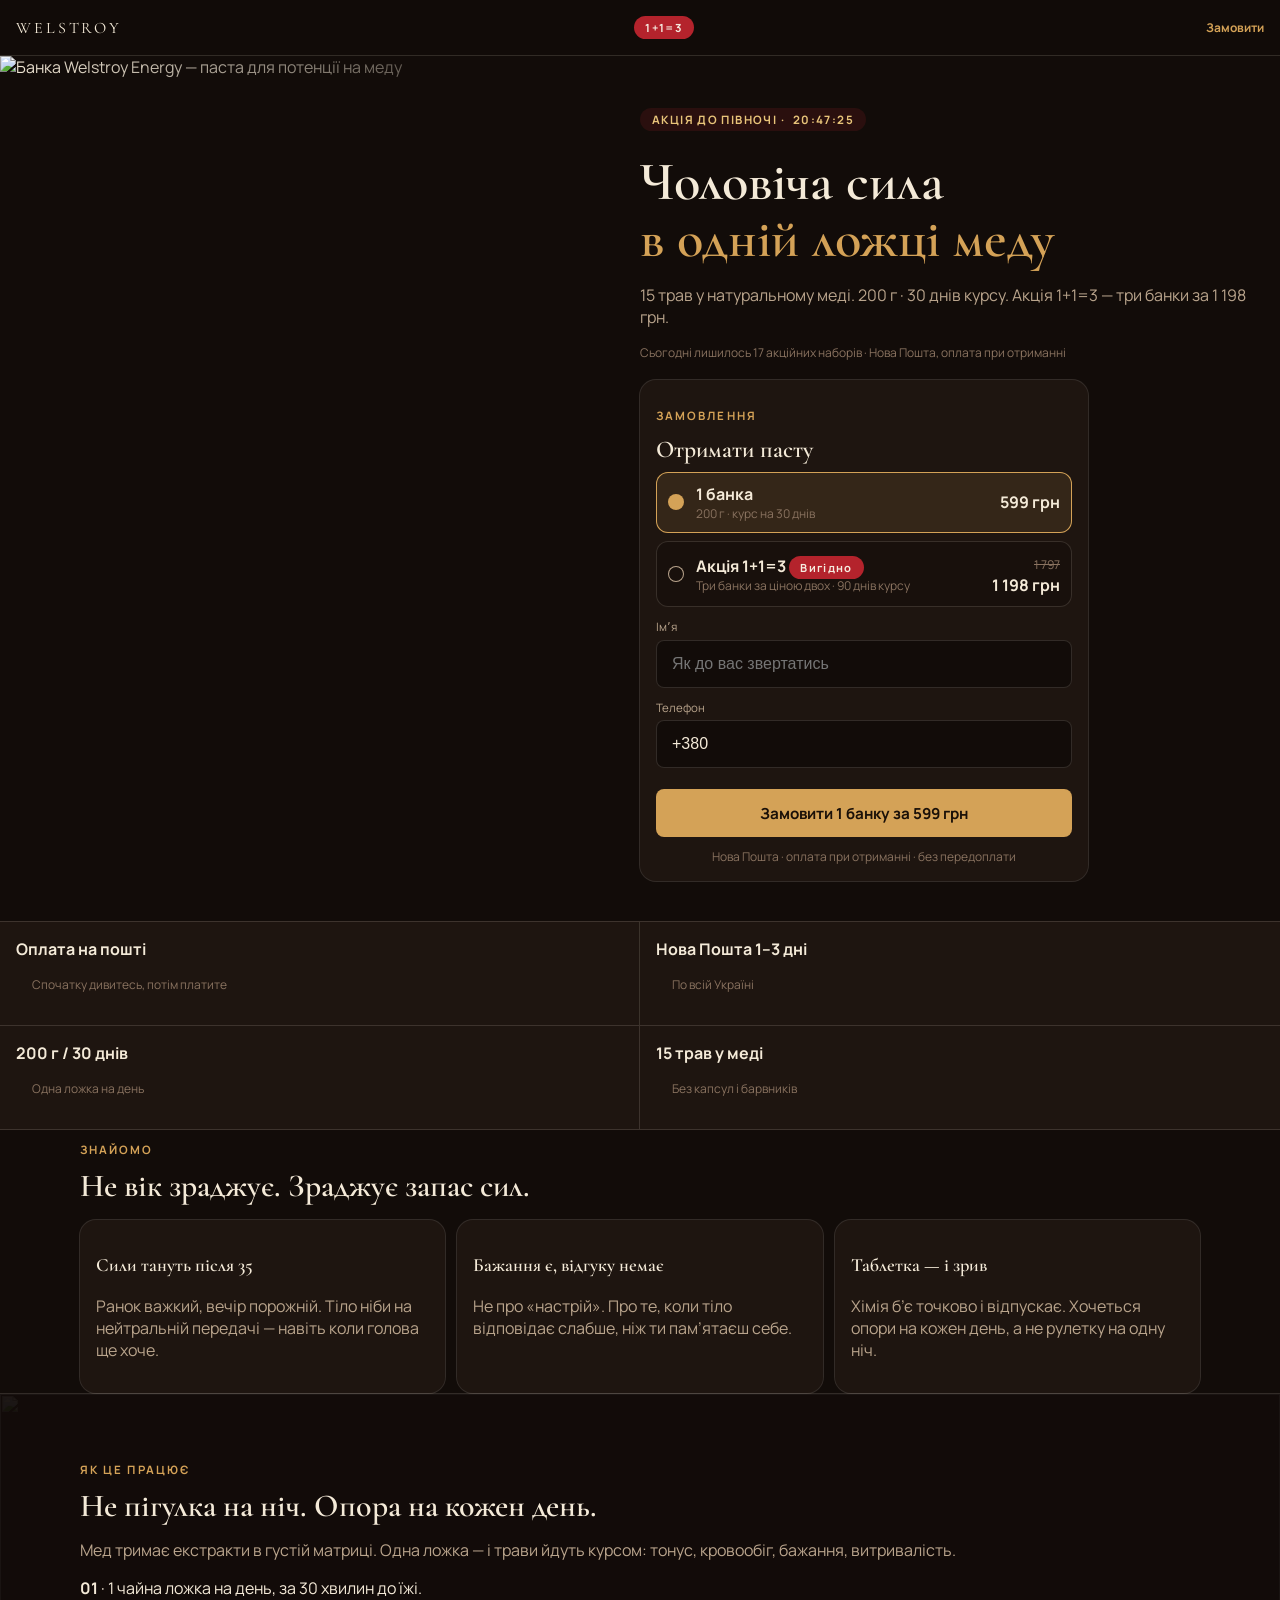
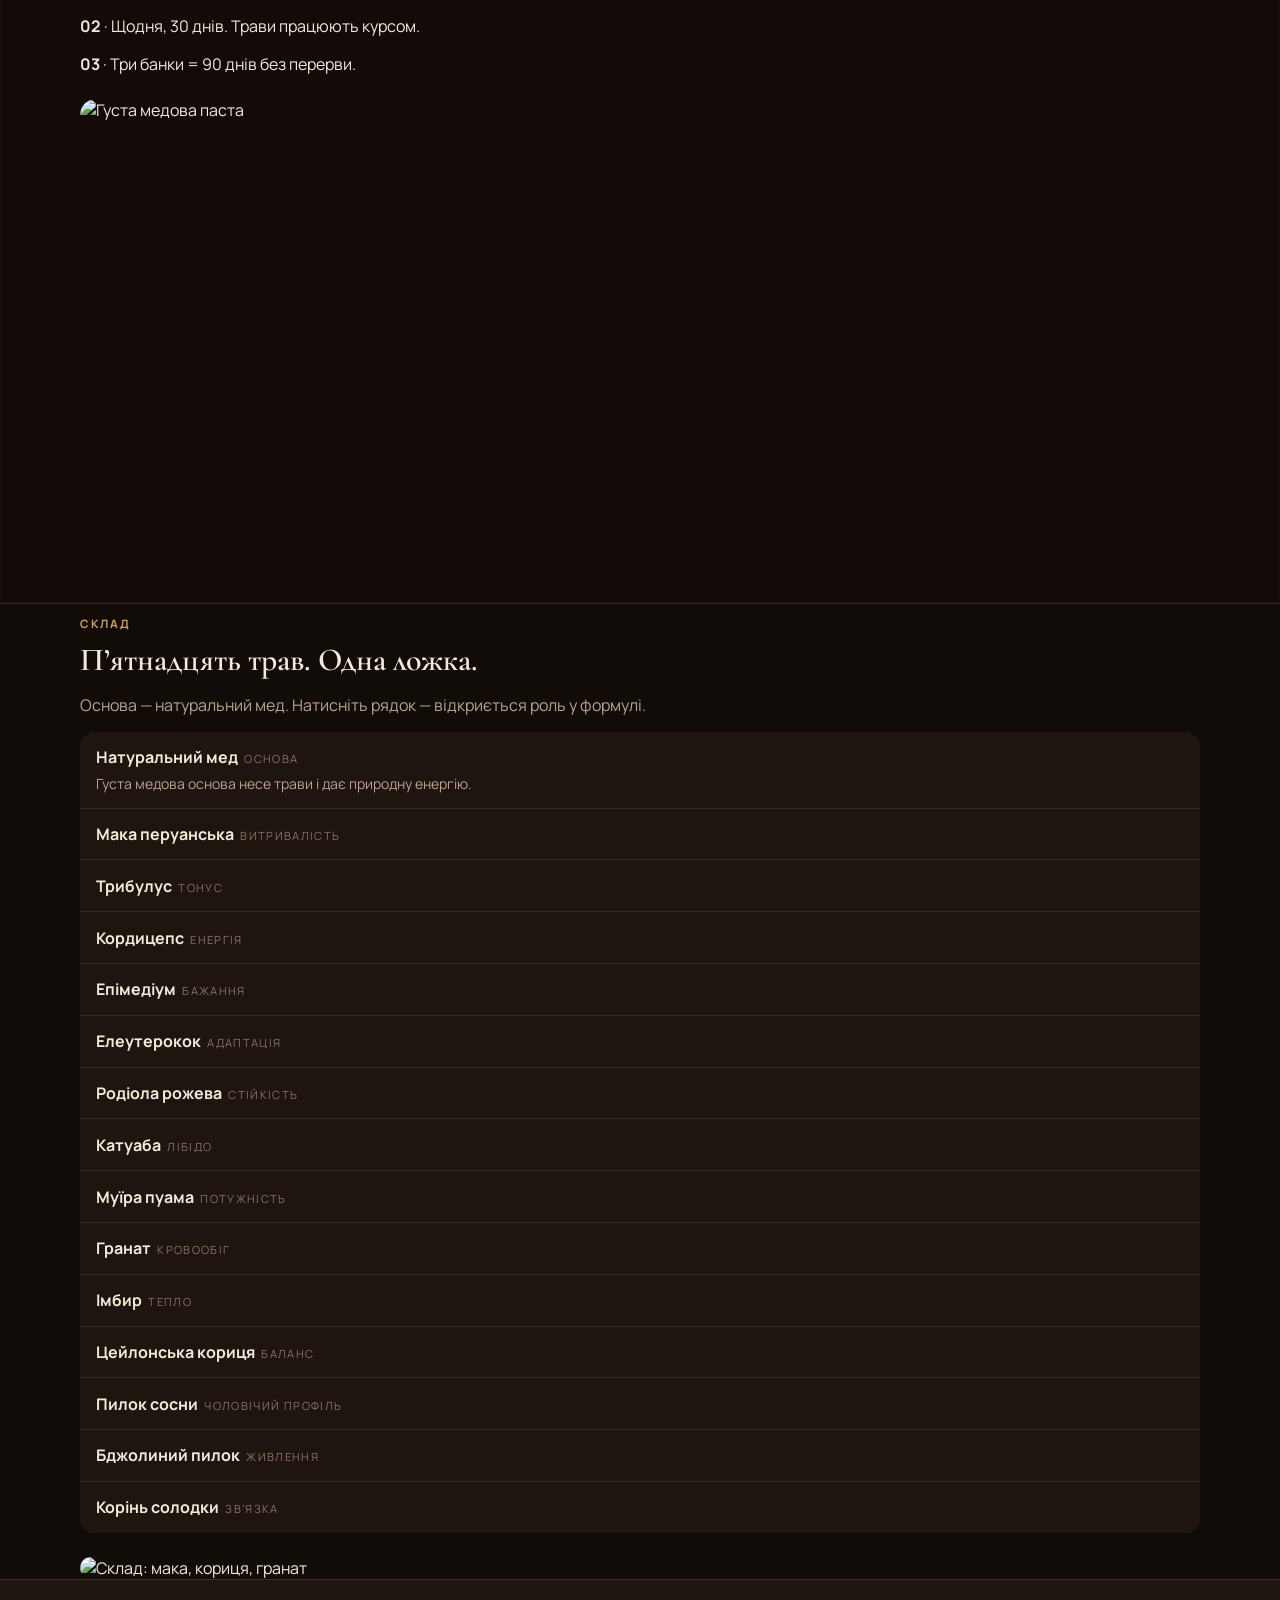
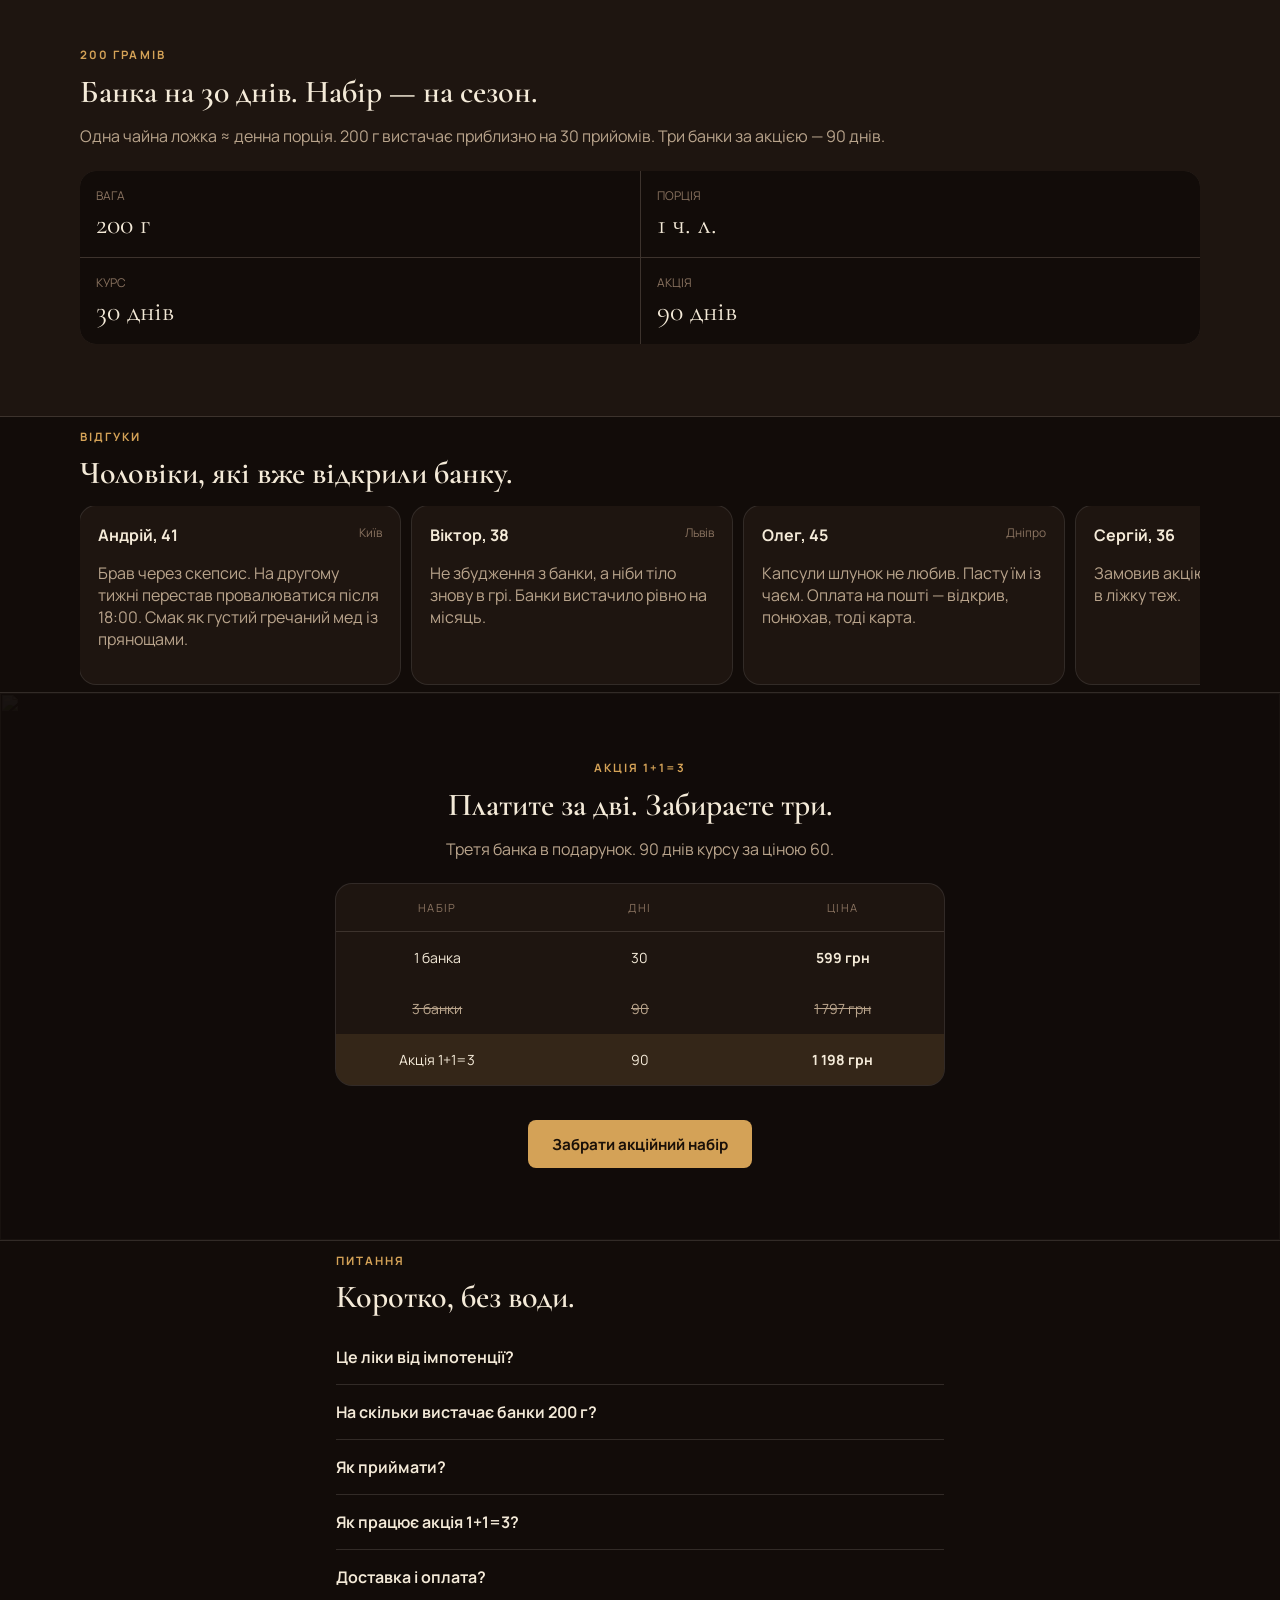
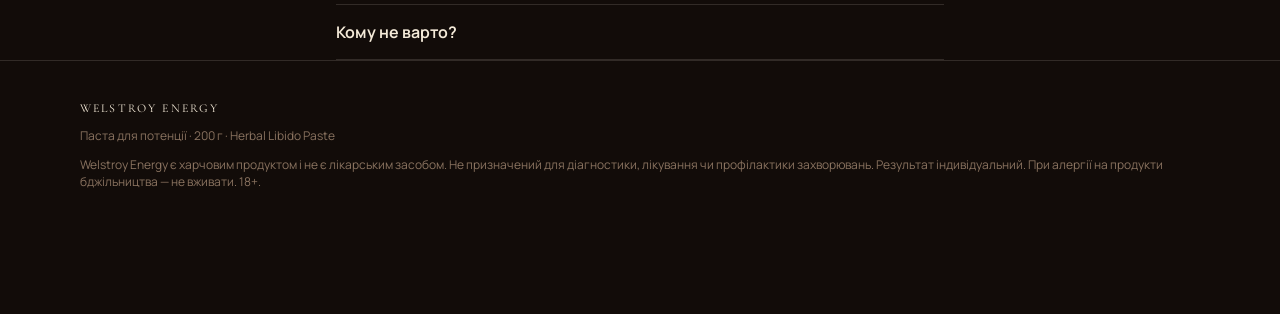
==== commit ac00d076: "Add TikTok pixel and set paste weight to 200 g" ====
--- a/docs/index.html
+++ b/docs/index.html
@@ -4,7 +4,7 @@
   <meta charset="utf-8" />
   <meta name="viewport" content="width=device-width, initial-scale=1" />
   <title>Welstroy Energy — паста для потенції</title>
-  <meta name="description" content="Welstroy Energy — паста для потенції на натуральному меду. 15 трав, 150 г, курс 30 днів. Акція 1+1=3. Нова Пошта, оплата при отриманні." />
+  <meta name="description" content="Welstroy Energy — паста для потенції на натуральному меду. 15 трав, 200 г, курс 30 днів. Акція 1+1=3. Нова Пошта, оплата при отриманні." />
   <meta name="theme-color" content="#120c09" />
   <link rel="icon" href="public/favicon.svg" type="image/svg+xml" />
   <link rel="preconnect" href="https://fonts.googleapis.com" />
@@ -110,14 +110,14 @@
     <div class="hero-copy">
       <p class="chip">Акція до півночі · <span id="cd">--:--:--</span></p>
       <h1>Чоловіча сила <span>в одній ложці меду</span></h1>
-      <p class="muted">15 трав у натуральному меді. 150 г · 30 днів курсу. Акція 1+1=3 — три банки за 1 198 грн.</p>
+      <p class="muted">15 трав у натуральному меді. 200 г · 30 днів курсу. Акція 1+1=3 — три банки за 1 198 грн.</p>
       <p class="subtle" id="left"></p>
       <form id="order" class="card" style="margin-top:1.2rem;max-width:28rem">
         <p class="kicker">Замовлення</p>
         <h3 style="margin:.3rem 0 0;font-size:1.5rem">Отримати пасту</h3>
         <div class="pack on" data-pack="one">
           <span class="dot"></span>
-          <div style="flex:1"><strong>1 банка</strong><div class="subtle">150 г · курс на 30 днів</div></div>
+          <div style="flex:1"><strong>1 банка</strong><div class="subtle">200 г · курс на 30 днів</div></div>
           <div><strong>599 грн</strong></div>
         </div>
         <div class="pack" data-pack="promo">
@@ -143,7 +143,7 @@
   <div class="trust grid2">
     <div><strong>Оплата на пошті</strong><div class="subtle">Спочатку дивитесь, потім платите</div></div>
     <div><strong>Нова Пошта 1–3 дні</strong><div class="subtle">По всій Україні</div></div>
-    <div><strong>150 г / 30 днів</strong><div class="subtle">Одна ложка на день</div></div>
+    <div><strong>200 г / 30 днів</strong><div class="subtle">Одна ложка на день</div></div>
     <div><strong>15 трав у меді</strong><div class="subtle">Без капсул і барвників</div></div>
   </div>
 
@@ -181,11 +181,11 @@
 
   <section style="background:var(--surface);border-block:1px solid var(--border)">
     <div class="wrap">
-      <p class="kicker">150 грамів</p>
+      <p class="kicker">200 грамів</p>
       <h2>Банка на 30 днів. Набір — на сезон.</h2>
-      <p class="muted">Одна чайна ложка ≈ денна порція. 150 г вистачає приблизно на 30 прийомів. Три банки за акцією — 90 днів.</p>
+      <p class="muted">Одна чайна ложка ≈ денна порція. 200 г вистачає приблизно на 30 прийомів. Три банки за акцією — 90 днів.</p>
       <dl class="stats">
-        <div><dt class="subtle">ВАГА</dt><dd>150 г</dd></div>
+        <div><dt class="subtle">ВАГА</dt><dd>200 г</dd></div>
         <div><dt class="subtle">ПОРЦІЯ</dt><dd>1 ч. л.</dd></div>
         <div><dt class="subtle">КУРС</dt><dd>30 днів</dd></div>
         <div><dt class="subtle">АКЦІЯ</dt><dd>90 днів</dd></div>
@@ -225,7 +225,7 @@
   <footer>
     <div class="wrap">
       <div class="brand" style="font-family:var(--display);letter-spacing:.18em;text-transform:uppercase;color:var(--fg)">Welstroy Energy</div>
-      <p>Паста для потенції · 150 г · Herbal Libido Paste</p>
+      <p>Паста для потенції · 200 г · Herbal Libido Paste</p>
       <p>Welstroy Energy є харчовим продуктом і не є лікарським засобом. Не призначений для діагностики, лікування чи профілактики захворювань. Результат індивідуальний. При алергії на продукти бджільництва — не вживати. 18+.</p>
     </div>
   </footer>
@@ -281,7 +281,7 @@
 
     const faqs = [
       ["Це ліки від імпотенції?","Ні. Welstroy Energy — харчовий продукт на меду з рослинними екстрактами. Не є лікарським засобом."],
-      ["На скільки вистачає банки 150 г?","Одна чайна ложка на день — близько 30 прийомів. Акція 1+1=3 — три банки, близько 90 днів."],
+      ["На скільки вистачає банки 200 г?","Одна чайна ложка на день — близько 30 прийомів. Акція 1+1=3 — три банки, близько 90 днів."],
       ["Як приймати?","1 чайна ложка на день, бажано за 30 хвилин до їжі. Не заварювати окропом."],
       ["Як працює акція 1+1=3?","Оплачуєте дві банки (1 198 грн) — отримуєте три. Третя в подарунок."],
       ["Доставка і оплата?","Нова Пошта по Україні. Оплата при отриманні, 1–3 дні."],
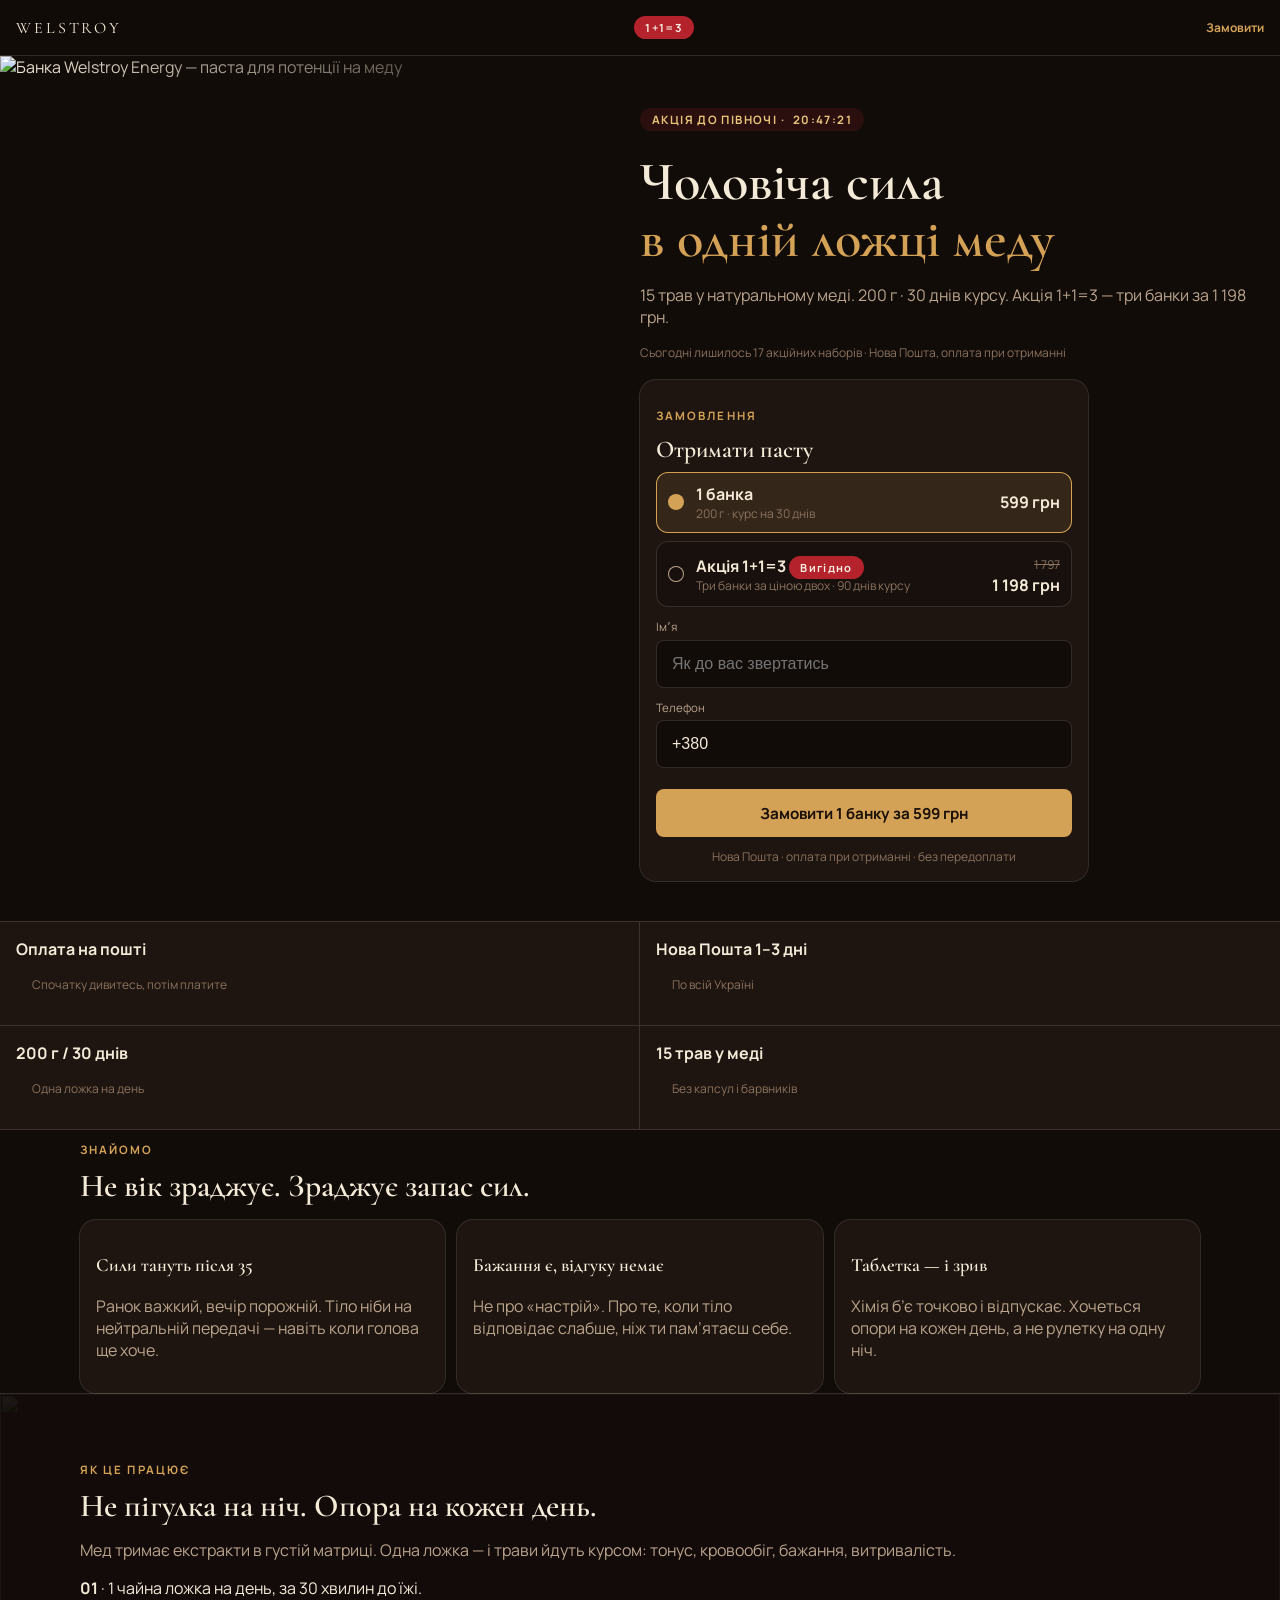
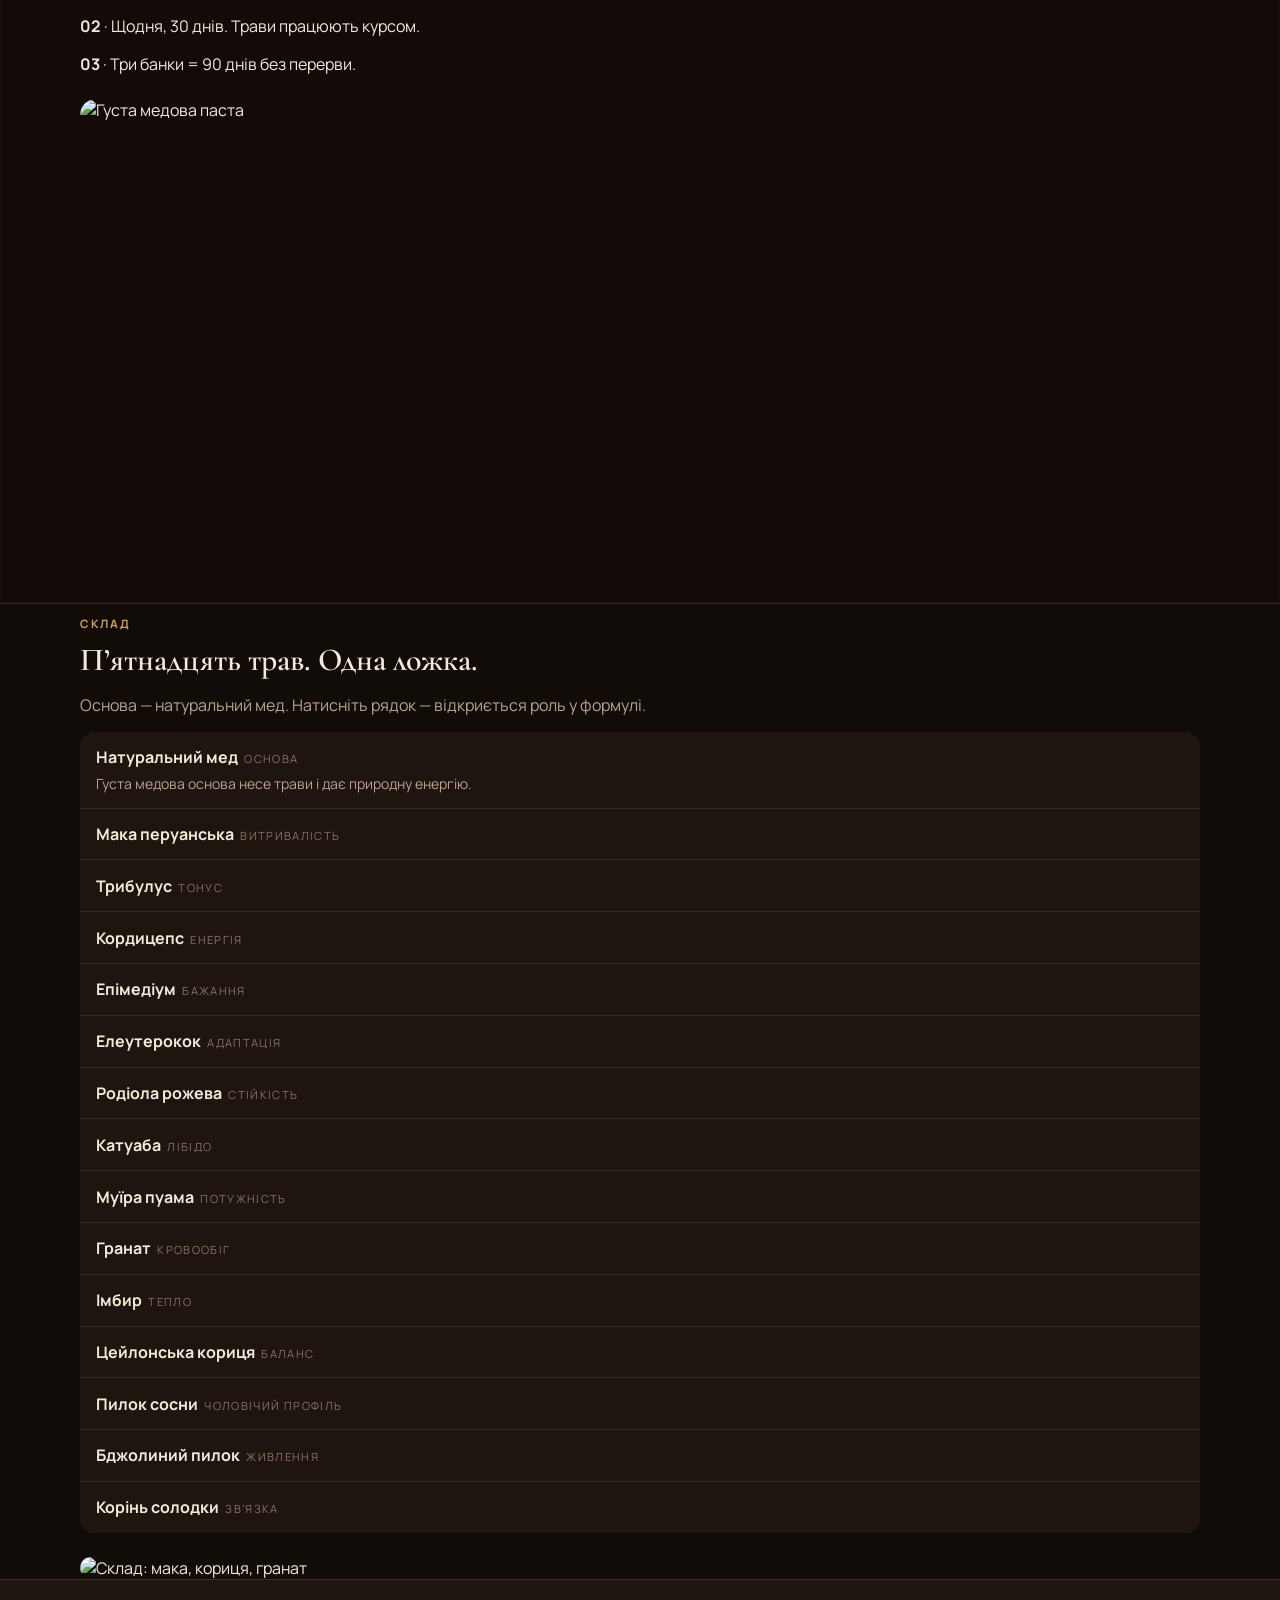
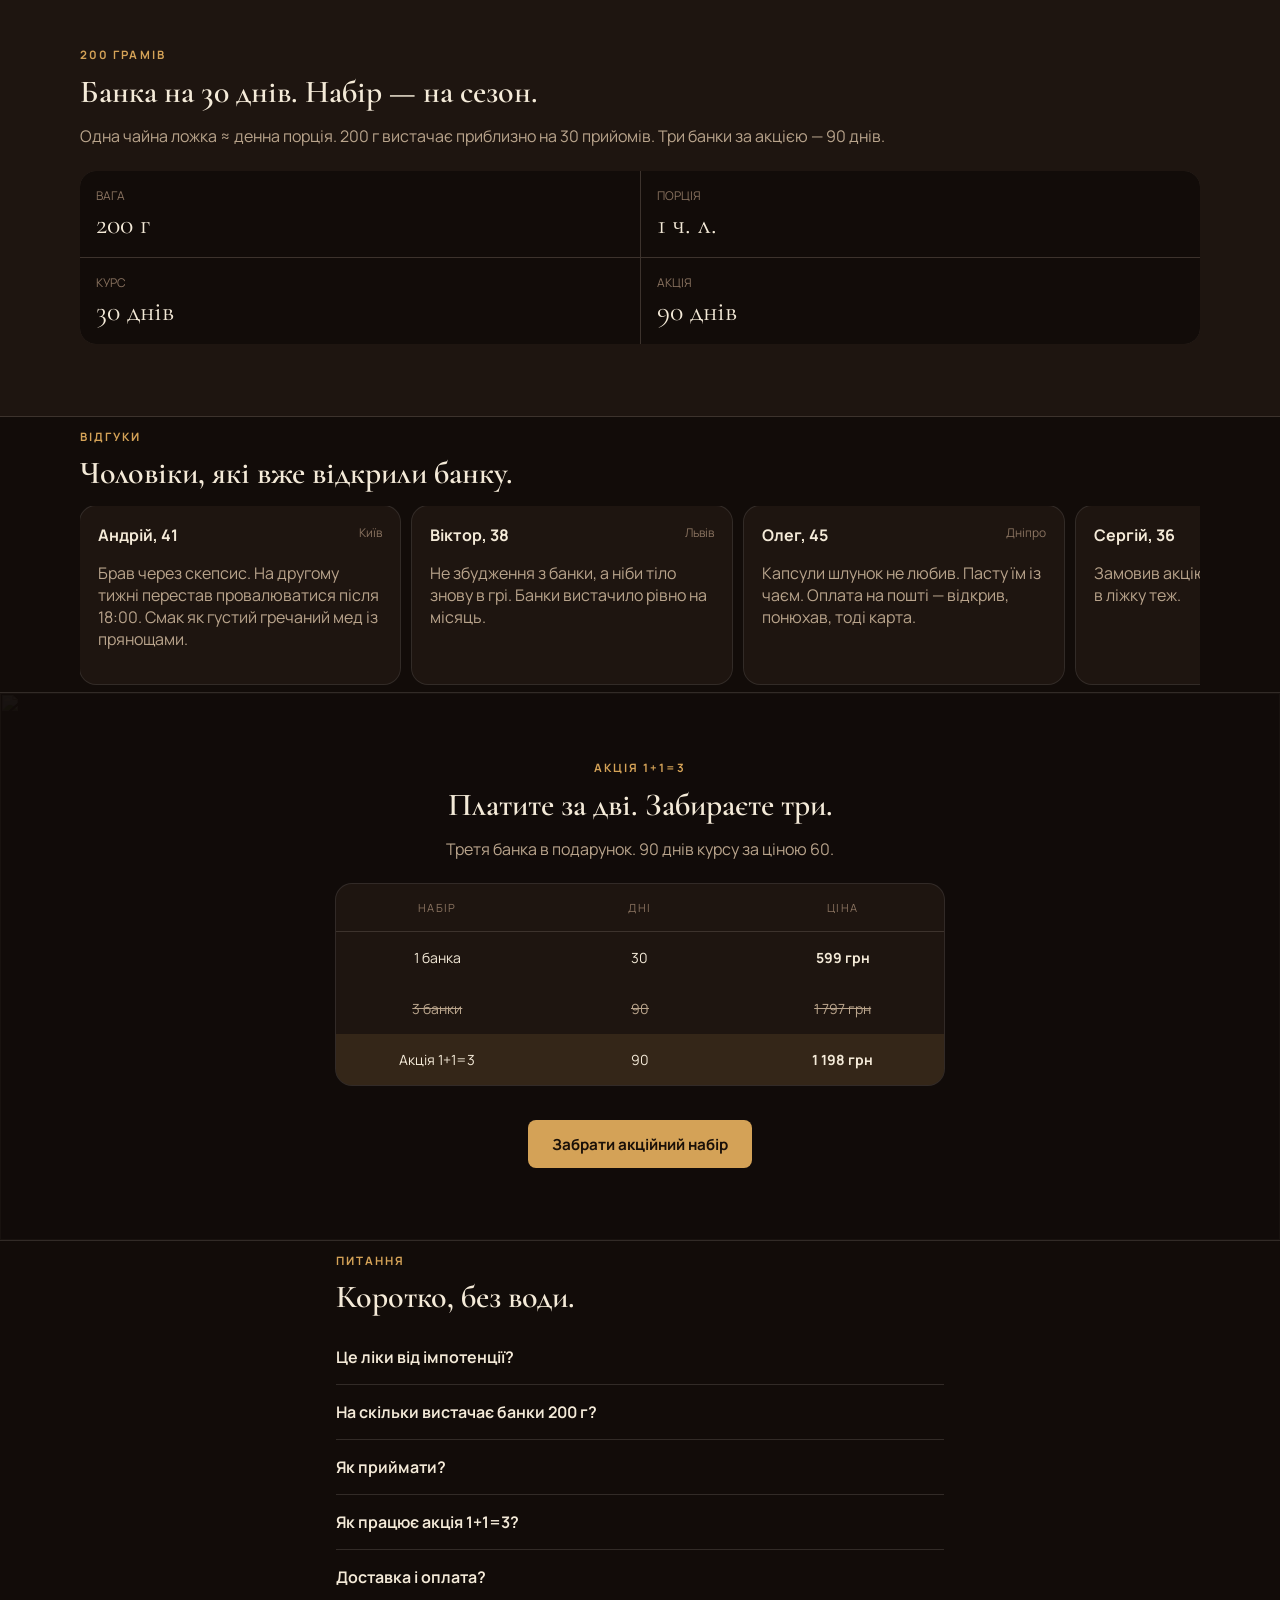
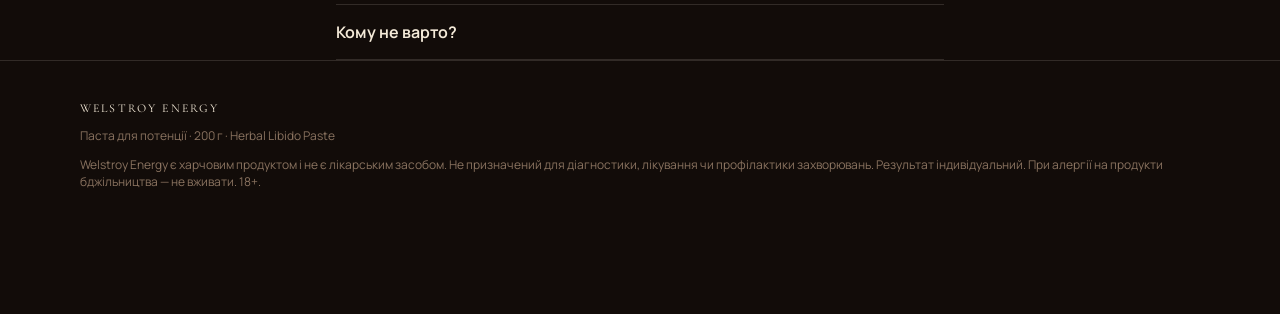
==== commit 003dec61: "Identify the phone on a successful TikTok lead" ====
--- a/docs/index.html
+++ b/docs/index.html
@@ -343,6 +343,10 @@
         const res = await fetch(LEAD_API, { method:"POST", headers:{"Content-Type":"application/json"}, body: JSON.stringify(payload) });
         if (!res.ok) throw new Error("lead");
         if (window.fbq) fbq("track", "Lead");
+        if (window.ttq) {
+          ttq.identify({ phone_number: "+380" + national(phone.value) });
+          ttq.track("SubmitForm");
+        }
         document.getElementById("order").innerHTML = "<h3 style='font-family:var(--display);font-size:1.6rem;margin:0 0 .5rem'>Заявку прийнято</h3><p class='muted'>Оператор зателефонує протягом 15 хвилин. Нова Пошта, оплата при отриманні.</p>";
         document.getElementById("sticky").style.display = "none";
       } catch (err) {
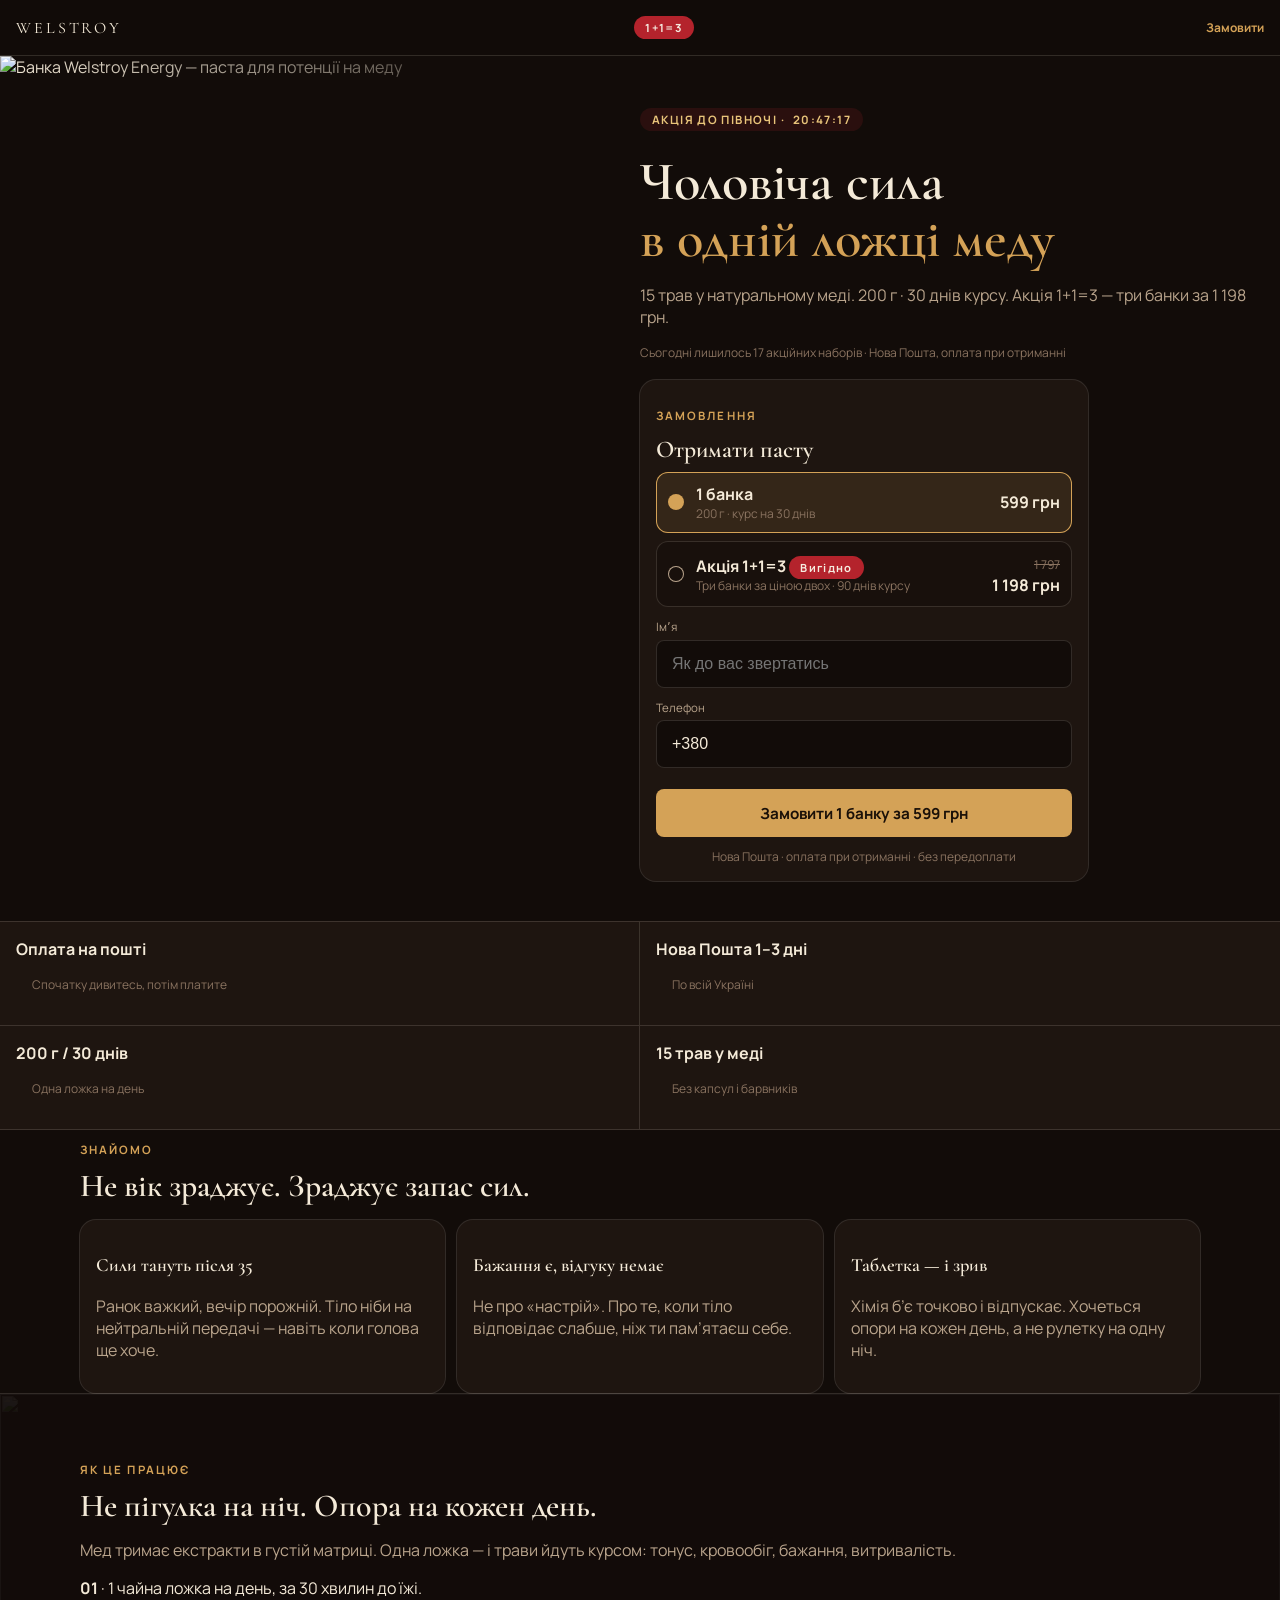
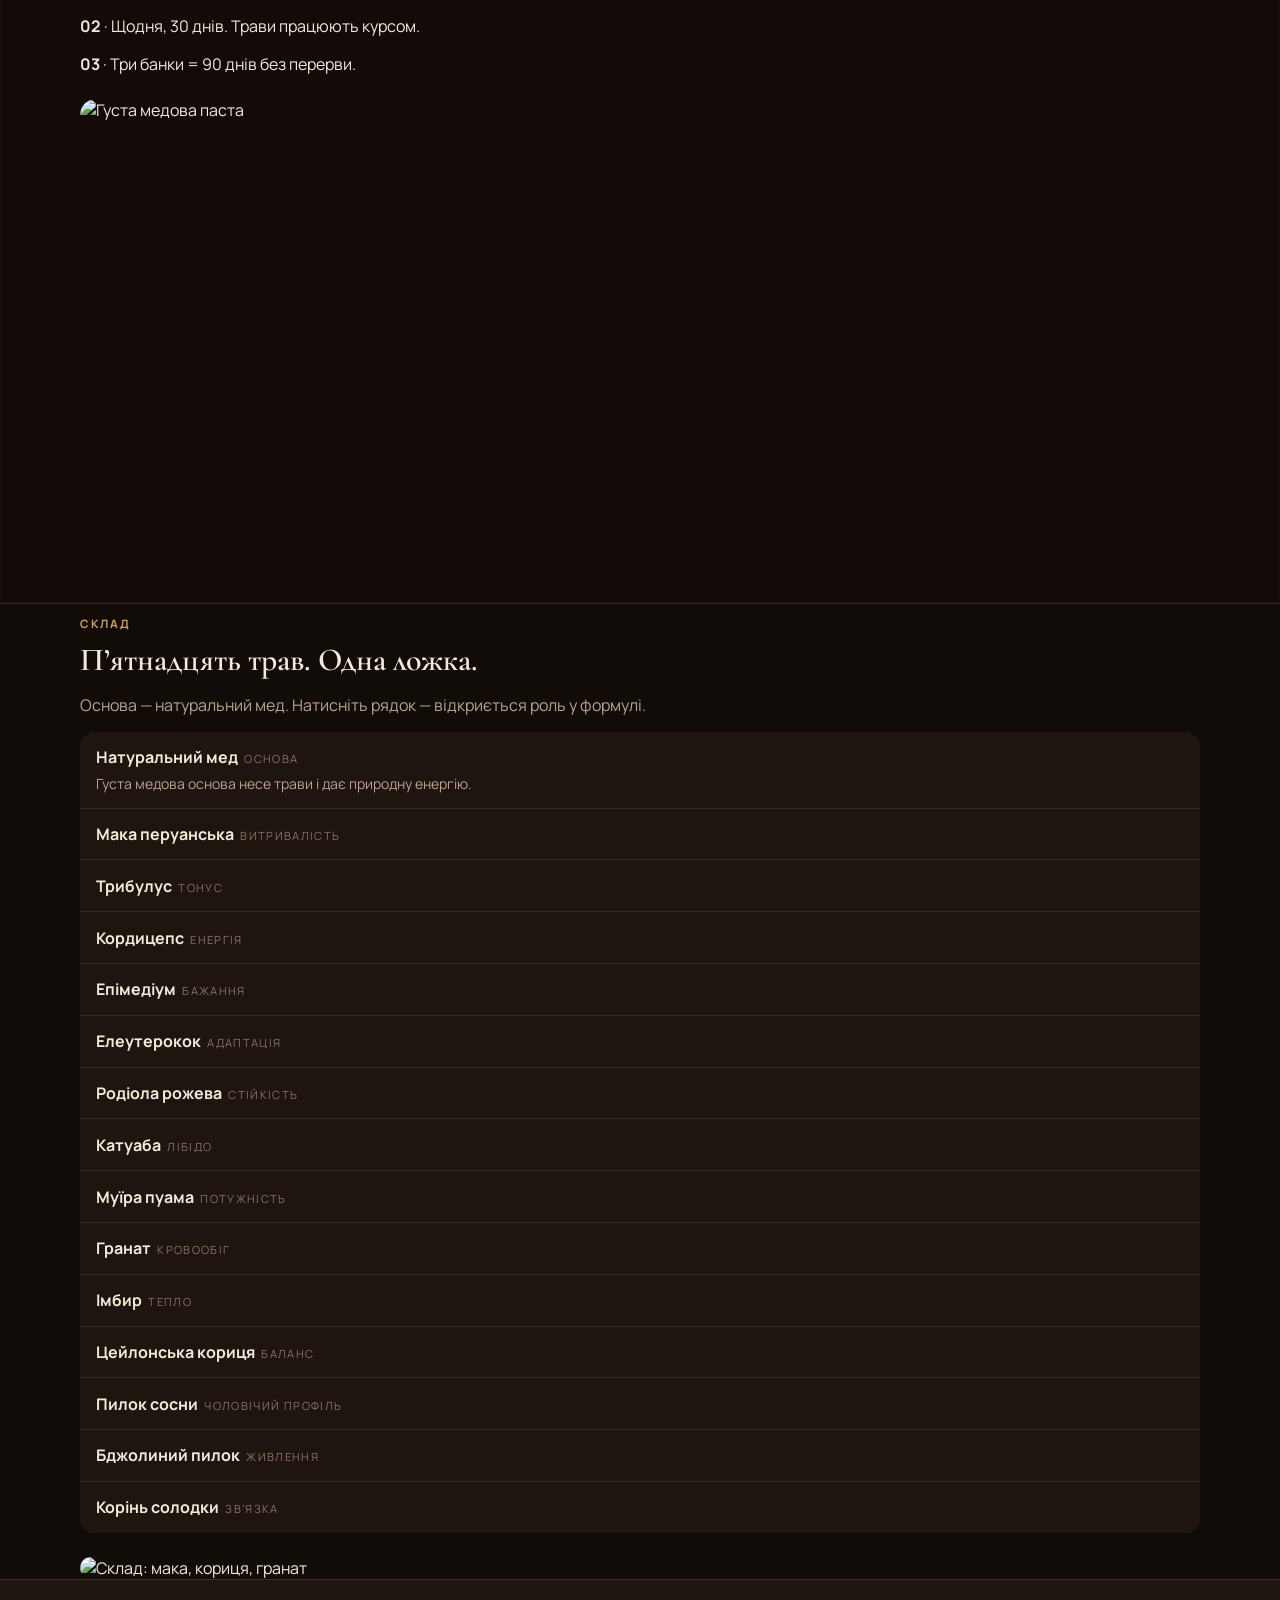
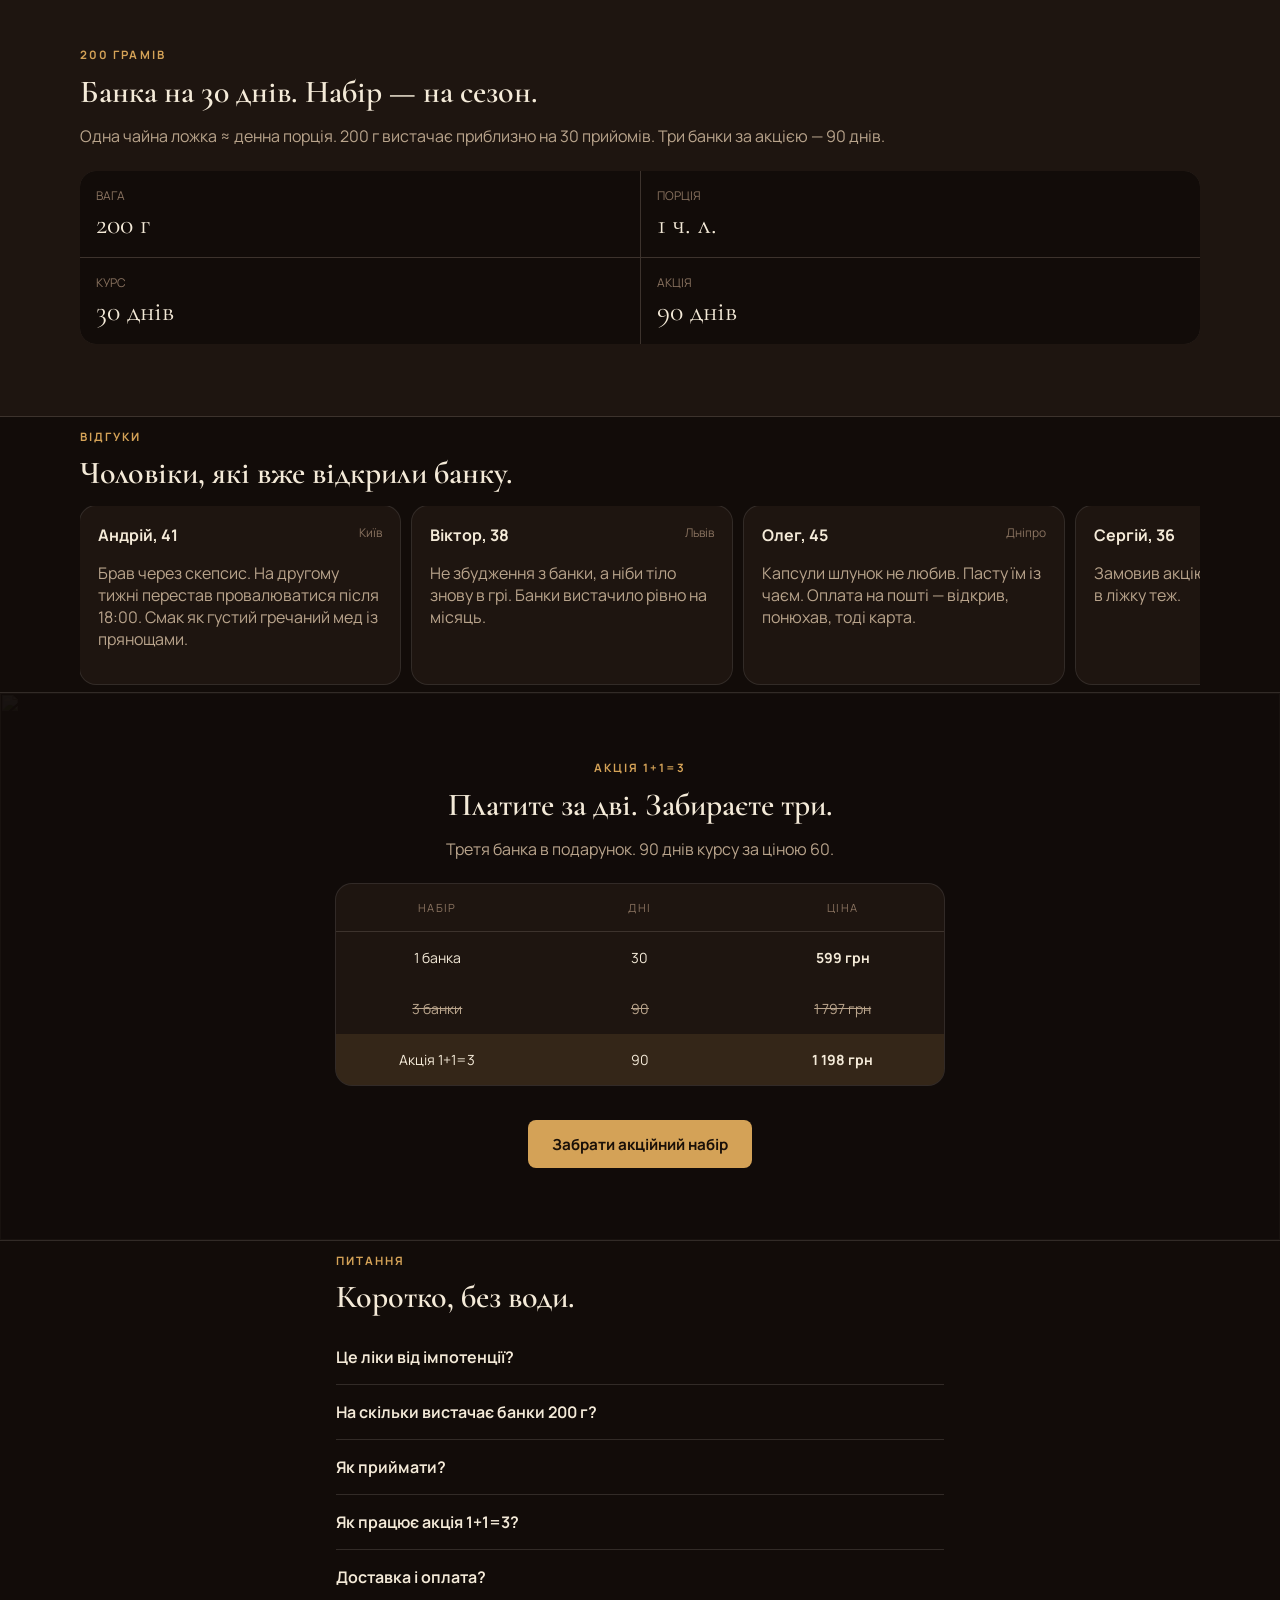
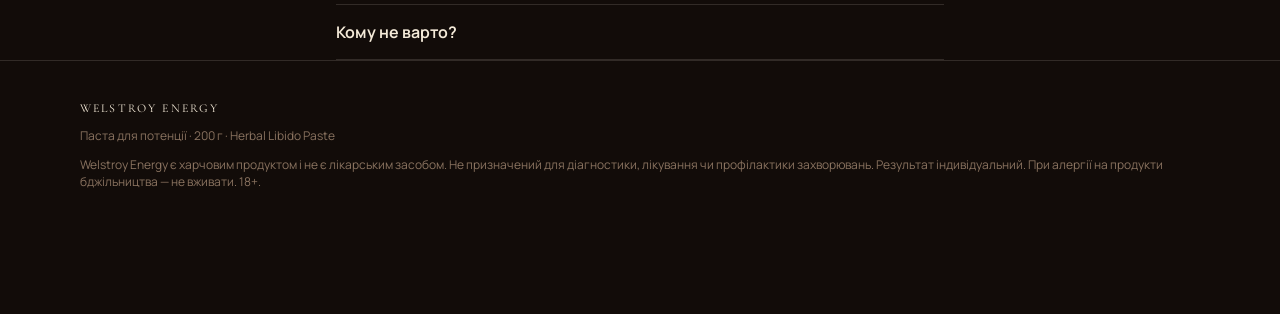
==== commit 4b29b41a: "Remove the TikTok pixel and lead events. Facebook Pixel stays. Paste weight and prices are unchanged" ====
--- a/docs/index.html
+++ b/docs/index.html
@@ -343,10 +343,6 @@
         const res = await fetch(LEAD_API, { method:"POST", headers:{"Content-Type":"application/json"}, body: JSON.stringify(payload) });
         if (!res.ok) throw new Error("lead");
         if (window.fbq) fbq("track", "Lead");
-        if (window.ttq) {
-          ttq.identify({ phone_number: "+380" + national(phone.value) });
-          ttq.track("SubmitForm");
-        }
         document.getElementById("order").innerHTML = "<h3 style='font-family:var(--display);font-size:1.6rem;margin:0 0 .5rem'>Заявку прийнято</h3><p class='muted'>Оператор зателефонує протягом 15 хвилин. Нова Пошта, оплата при отриманні.</p>";
         document.getElementById("sticky").style.display = "none";
       } catch (err) {
